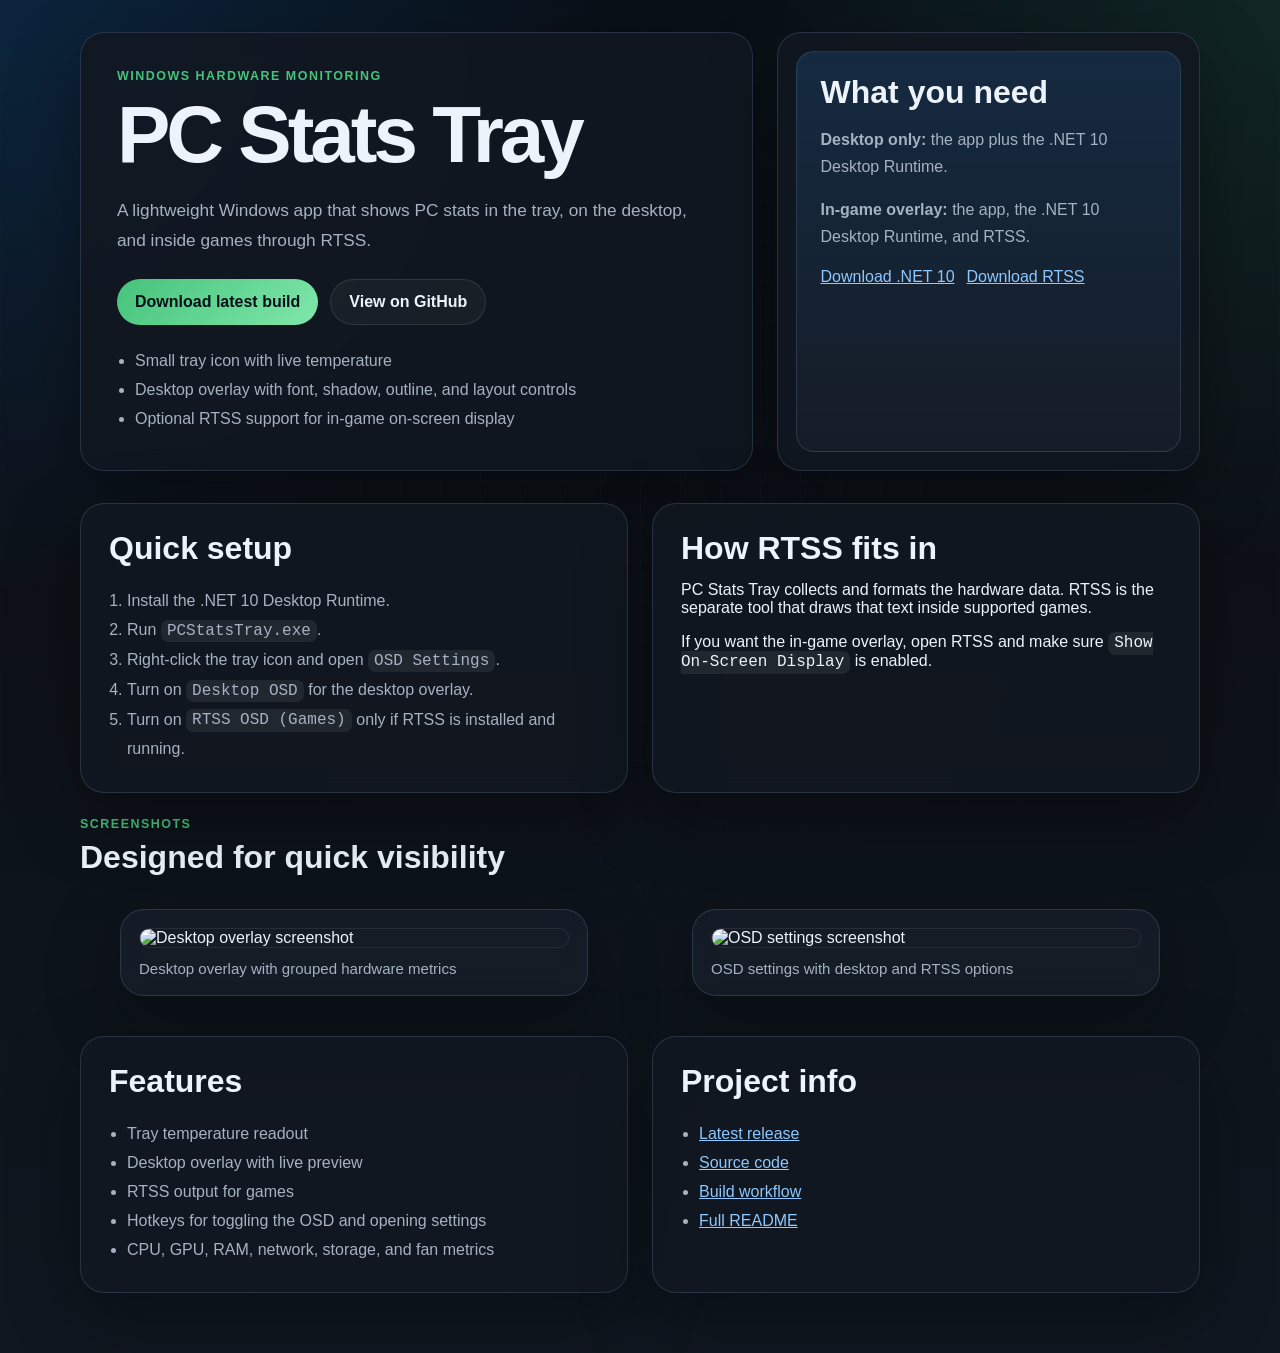
==== site/index.html @ 00120bf5 "Add GitHub Pages landing site" ====
<!doctype html>
<html lang="en">
<head>
  <meta charset="utf-8">
  <meta name="viewport" content="width=device-width, initial-scale=1">
  <title>PC Stats Tray</title>
  <meta name="description" content="A lightweight Windows tray and overlay monitor for temps, usage, and in-game RTSS stats.">
  <link rel="stylesheet" href="styles.css">
</head>
<body>
  <div class="page-shell">
    <header class="hero">
      <div class="hero-copy">
        <p class="eyebrow">Windows hardware monitoring</p>
        <h1>PC Stats Tray</h1>
        <p class="lead">
          A lightweight Windows app that shows PC stats in the tray, on the desktop,
          and inside games through RTSS.
        </p>
        <div class="hero-actions">
          <a class="button button-primary" href="https://github.com/Avaxerrr/pc-stats-tray/releases/latest">Download latest build</a>
          <a class="button button-secondary" href="https://github.com/Avaxerrr/pc-stats-tray">View on GitHub</a>
        </div>
        <ul class="quick-points">
          <li>Small tray icon with live temperature</li>
          <li>Desktop overlay with font, shadow, outline, and layout controls</li>
          <li>Optional RTSS support for in-game on-screen display</li>
        </ul>
      </div>
      <div class="hero-panel">
        <div class="mini-card">
          <h2>What you need</h2>
          <p><strong>Desktop only:</strong> the app plus the .NET 10 Desktop Runtime.</p>
          <p><strong>In-game overlay:</strong> the app, the .NET 10 Desktop Runtime, and RTSS.</p>
          <div class="mini-links">
            <a href="https://dotnet.microsoft.com/en-us/download/dotnet/10.0">Download .NET 10</a>
            <a href="https://www.guru3d.com/download/rtss-rivatuner-statistics-server-download/">Download RTSS</a>
          </div>
        </div>
      </div>
    </header>

    <main>
      <section class="section grid-two">
        <article class="card">
          <h2>Quick setup</h2>
          <ol>
            <li>Install the .NET 10 Desktop Runtime.</li>
            <li>Run <code>PCStatsTray.exe</code>.</li>
            <li>Right-click the tray icon and open <code>OSD Settings</code>.</li>
            <li>Turn on <code>Desktop OSD</code> for the desktop overlay.</li>
            <li>Turn on <code>RTSS OSD (Games)</code> only if RTSS is installed and running.</li>
          </ol>
        </article>

        <article class="card">
          <h2>How RTSS fits in</h2>
          <p>
            PC Stats Tray collects and formats the hardware data.
            RTSS is the separate tool that draws that text inside supported games.
          </p>
          <p>
            If you want the in-game overlay, open RTSS and make sure
            <code>Show On-Screen Display</code> is enabled.
          </p>
        </article>
      </section>

      <section class="section screenshots">
        <div class="section-heading">
          <p class="eyebrow">Screenshots</p>
          <h2>Designed for quick visibility</h2>
        </div>

        <div class="shot-grid">
          <figure class="shot-card">
            <img src="assets/screenshots/overlay-screenshot.png" alt="Desktop overlay screenshot">
            <figcaption>Desktop overlay with grouped hardware metrics</figcaption>
          </figure>
          <figure class="shot-card">
            <img src="assets/screenshots/OSD-settings.png" alt="OSD settings screenshot">
            <figcaption>OSD settings with desktop and RTSS options</figcaption>
          </figure>
        </div>
      </section>

      <section class="section grid-two">
        <article class="card">
          <h2>Features</h2>
          <ul>
            <li>Tray temperature readout</li>
            <li>Desktop overlay with live preview</li>
            <li>RTSS output for games</li>
            <li>Hotkeys for toggling the OSD and opening settings</li>
            <li>CPU, GPU, RAM, network, storage, and fan metrics</li>
          </ul>
        </article>

        <article class="card">
          <h2>Project info</h2>
          <ul>
            <li><a href="https://github.com/Avaxerrr/pc-stats-tray/releases/latest">Latest release</a></li>
            <li><a href="https://github.com/Avaxerrr/pc-stats-tray">Source code</a></li>
            <li><a href="https://github.com/Avaxerrr/pc-stats-tray/actions/workflows/build-release.yml">Build workflow</a></li>
            <li><a href="https://github.com/Avaxerrr/pc-stats-tray/blob/master/README.md">Full README</a></li>
          </ul>
        </article>
      </section>
    </main>
  </div>
</body>
</html>
---- site/styles.css ----
:root {
  --bg: #0d1117;
  --bg-elevated: rgba(18, 24, 33, 0.86);
  --bg-card: rgba(22, 29, 40, 0.9);
  --line: rgba(116, 144, 180, 0.24);
  --text: #edf3fa;
  --text-dim: #a6b2c2;
  --accent: #46c37b;
  --accent-strong: #1992ff;
  --shadow: 0 24px 70px rgba(0, 0, 0, 0.34);
}

* {
  box-sizing: border-box;
}

html {
  scroll-behavior: smooth;
}

body {
  margin: 0;
  color: var(--text);
  background:
    radial-gradient(circle at top left, rgba(25, 146, 255, 0.16), transparent 32%),
    radial-gradient(circle at top right, rgba(70, 195, 123, 0.12), transparent 30%),
    linear-gradient(180deg, #091018 0%, #0d1117 42%, #0f1720 100%);
  font-family: "Segoe UI Variable", "Bahnschrift", "Segoe UI", sans-serif;
}

body::before {
  content: "";
  position: fixed;
  inset: 0;
  pointer-events: none;
  background-image:
    linear-gradient(rgba(255, 255, 255, 0.02) 1px, transparent 1px),
    linear-gradient(90deg, rgba(255, 255, 255, 0.02) 1px, transparent 1px);
  background-size: 40px 40px;
  mask-image: radial-gradient(circle at center, black, transparent 82%);
}

.page-shell {
  width: min(1120px, calc(100% - 32px));
  margin: 0 auto;
  padding: 32px 0 64px;
}

.hero {
  display: grid;
  grid-template-columns: 1.35fr 0.85fr;
  gap: 24px;
  align-items: stretch;
  margin-bottom: 32px;
}

.hero-copy,
.hero-panel,
.card,
.shot-card {
  border: 1px solid var(--line);
  border-radius: 24px;
  background: var(--bg-elevated);
  backdrop-filter: blur(12px);
  box-shadow: var(--shadow);
}

.hero-copy {
  padding: 36px;
}

.hero-panel {
  padding: 18px;
  display: flex;
}

.mini-card {
  border-radius: 18px;
  width: 100%;
  padding: 24px;
  background:
    linear-gradient(180deg, rgba(25, 146, 255, 0.12), rgba(22, 29, 40, 0.86)),
    var(--bg-card);
  border: 1px solid rgba(116, 144, 180, 0.22);
}

.eyebrow {
  margin: 0 0 10px;
  color: var(--accent);
  text-transform: uppercase;
  letter-spacing: 0.12em;
  font-size: 0.78rem;
  font-weight: 700;
}

h1,
h2 {
  margin: 0;
  line-height: 1.05;
}

h1 {
  font-size: clamp(2.8rem, 7vw, 5rem);
  letter-spacing: -0.05em;
}

h2 {
  font-size: clamp(1.5rem, 3vw, 2rem);
  margin-bottom: 14px;
}

.lead {
  margin: 18px 0 0;
  color: var(--text-dim);
  font-size: 1.08rem;
  line-height: 1.75;
  max-width: 40rem;
}

.hero-actions,
.mini-links {
  display: flex;
  flex-wrap: wrap;
  gap: 12px;
}

.hero-actions {
  margin-top: 24px;
}

.button {
  display: inline-flex;
  align-items: center;
  justify-content: center;
  min-height: 46px;
  padding: 0 18px;
  border-radius: 999px;
  text-decoration: none;
  font-weight: 700;
  transition: transform 160ms ease, background-color 160ms ease, border-color 160ms ease;
}

.button:hover {
  transform: translateY(-1px);
}

.button-primary {
  color: #061018;
  background: linear-gradient(135deg, #46c37b, #7fe7aa);
}

.button-secondary {
  color: var(--text);
  background: rgba(255, 255, 255, 0.04);
  border: 1px solid rgba(255, 255, 255, 0.1);
}

.quick-points,
.card ul,
.card ol {
  margin: 22px 0 0;
  padding-left: 18px;
  color: var(--text-dim);
  line-height: 1.8;
}

.mini-card p {
  color: var(--text-dim);
  line-height: 1.7;
}

.mini-links {
  margin-top: 18px;
}

.mini-links a,
.card a {
  color: #8dc8ff;
}

.section {
  margin-top: 24px;
}

.grid-two {
  display: grid;
  grid-template-columns: repeat(2, minmax(0, 1fr));
  gap: 24px;
}

.card {
  padding: 28px;
}

.section-heading {
  margin-bottom: 18px;
}

.shot-grid {
  display: grid;
  grid-template-columns: repeat(2, minmax(0, 1fr));
  gap: 24px;
}

.shot-card {
  padding: 18px;
  background: var(--bg-card);
}

.shot-card img {
  display: block;
  width: 100%;
  border-radius: 18px;
  border: 1px solid rgba(255, 255, 255, 0.08);
}

.shot-card figcaption {
  margin-top: 12px;
  color: var(--text-dim);
  font-size: 0.94rem;
}

code {
  padding: 0.14rem 0.38rem;
  border-radius: 0.45rem;
  background: rgba(255, 255, 255, 0.07);
  font-family: "Consolas", "Cascadia Mono", monospace;
}

@media (max-width: 900px) {
  .hero,
  .grid-two,
  .shot-grid {
    grid-template-columns: 1fr;
  }

  .hero-copy {
    padding: 28px;
  }
}

@media (max-width: 600px) {
  .page-shell {
    width: min(100% - 20px, 1120px);
    padding-top: 20px;
  }

  .hero-copy,
  .hero-panel,
  .card,
  .shot-card {
    border-radius: 20px;
  }

  .card,
  .mini-card,
  .shot-card {
    padding: 20px;
  }
}
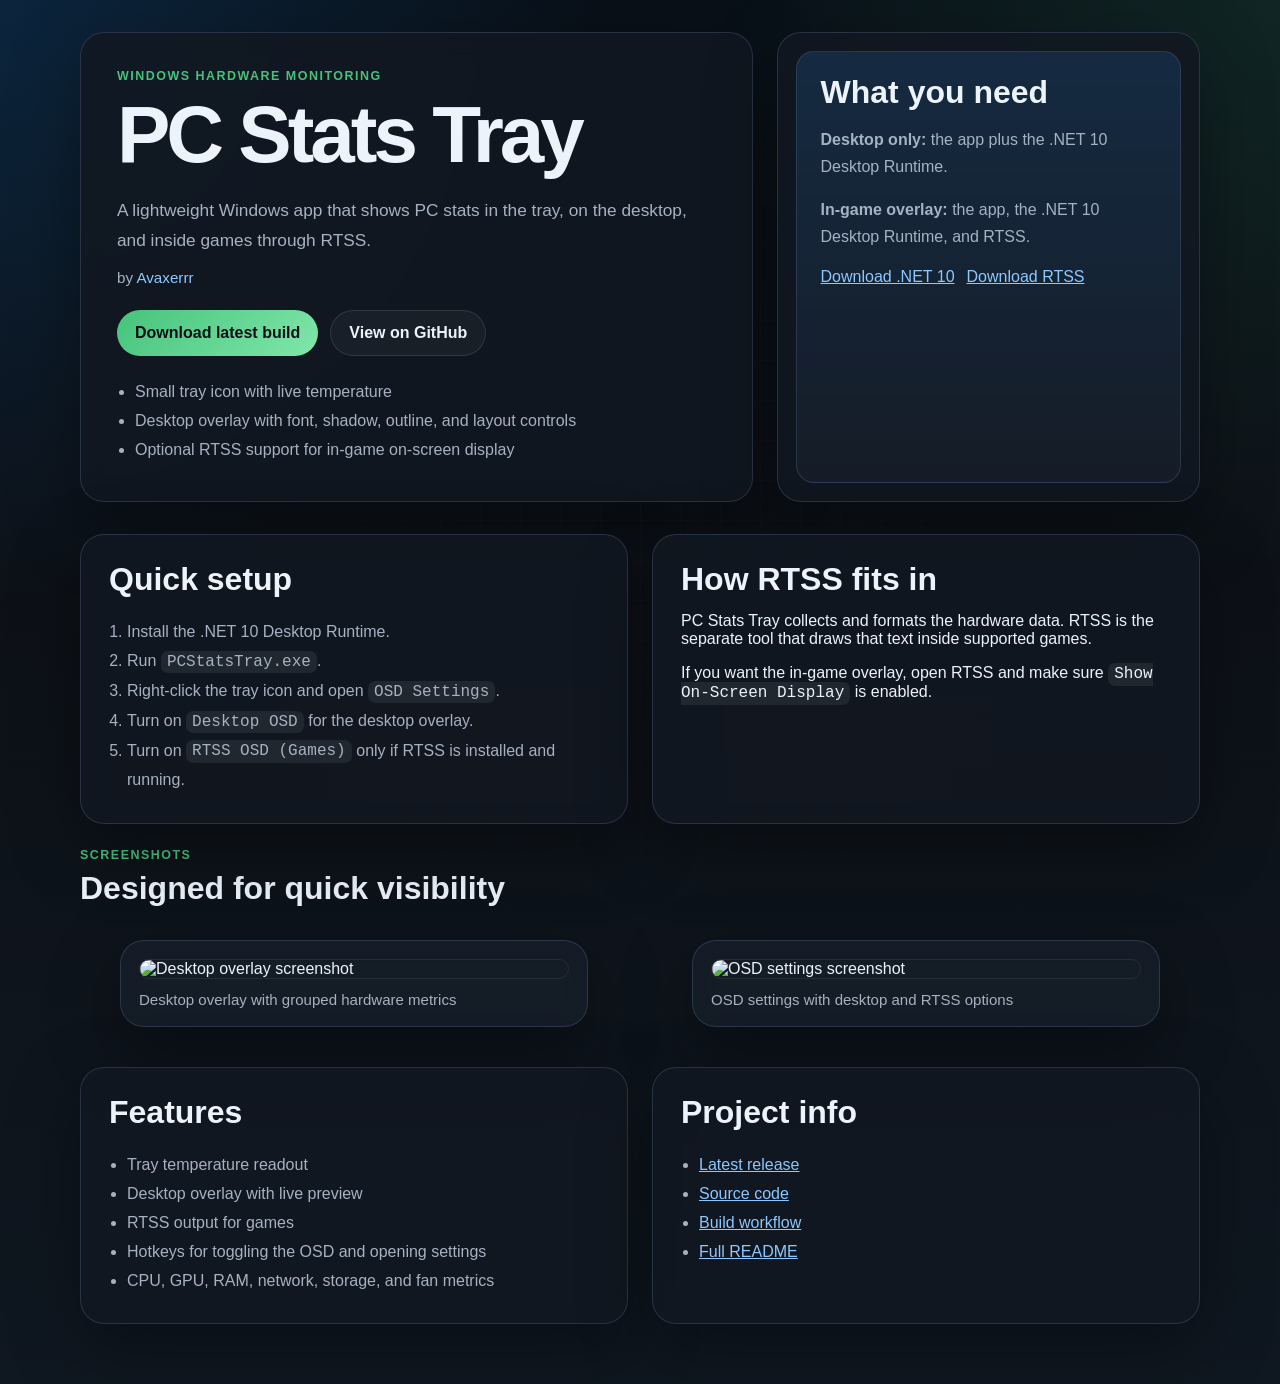
==== commit 8969b2ea: "Add author credit to landing page" ====
--- a/site/index.html
+++ b/site/index.html
@@ -17,6 +17,7 @@
           A lightweight Windows app that shows PC stats in the tray, on the desktop,
           and inside games through RTSS.
         </p>
+        <p class="byline">by <a href="https://github.com/Avaxerrr">Avaxerrr</a></p>
         <div class="hero-actions">
           <a class="button button-primary" href="https://github.com/Avaxerrr/pc-stats-tray/releases/latest">Download latest build</a>
           <a class="button button-secondary" href="https://github.com/Avaxerrr/pc-stats-tray">View on GitHub</a>
--- a/site/styles.css
+++ b/site/styles.css
@@ -117,6 +117,21 @@
   max-width: 40rem;
 }
 
+.byline {
+  margin: 14px 0 0;
+  color: var(--text-dim);
+  font-size: 0.95rem;
+}
+
+.byline a {
+  color: #8dc8ff;
+  text-decoration: none;
+}
+
+.byline a:hover {
+  text-decoration: underline;
+}
+
 .hero-actions,
 .mini-links {
   display: flex;
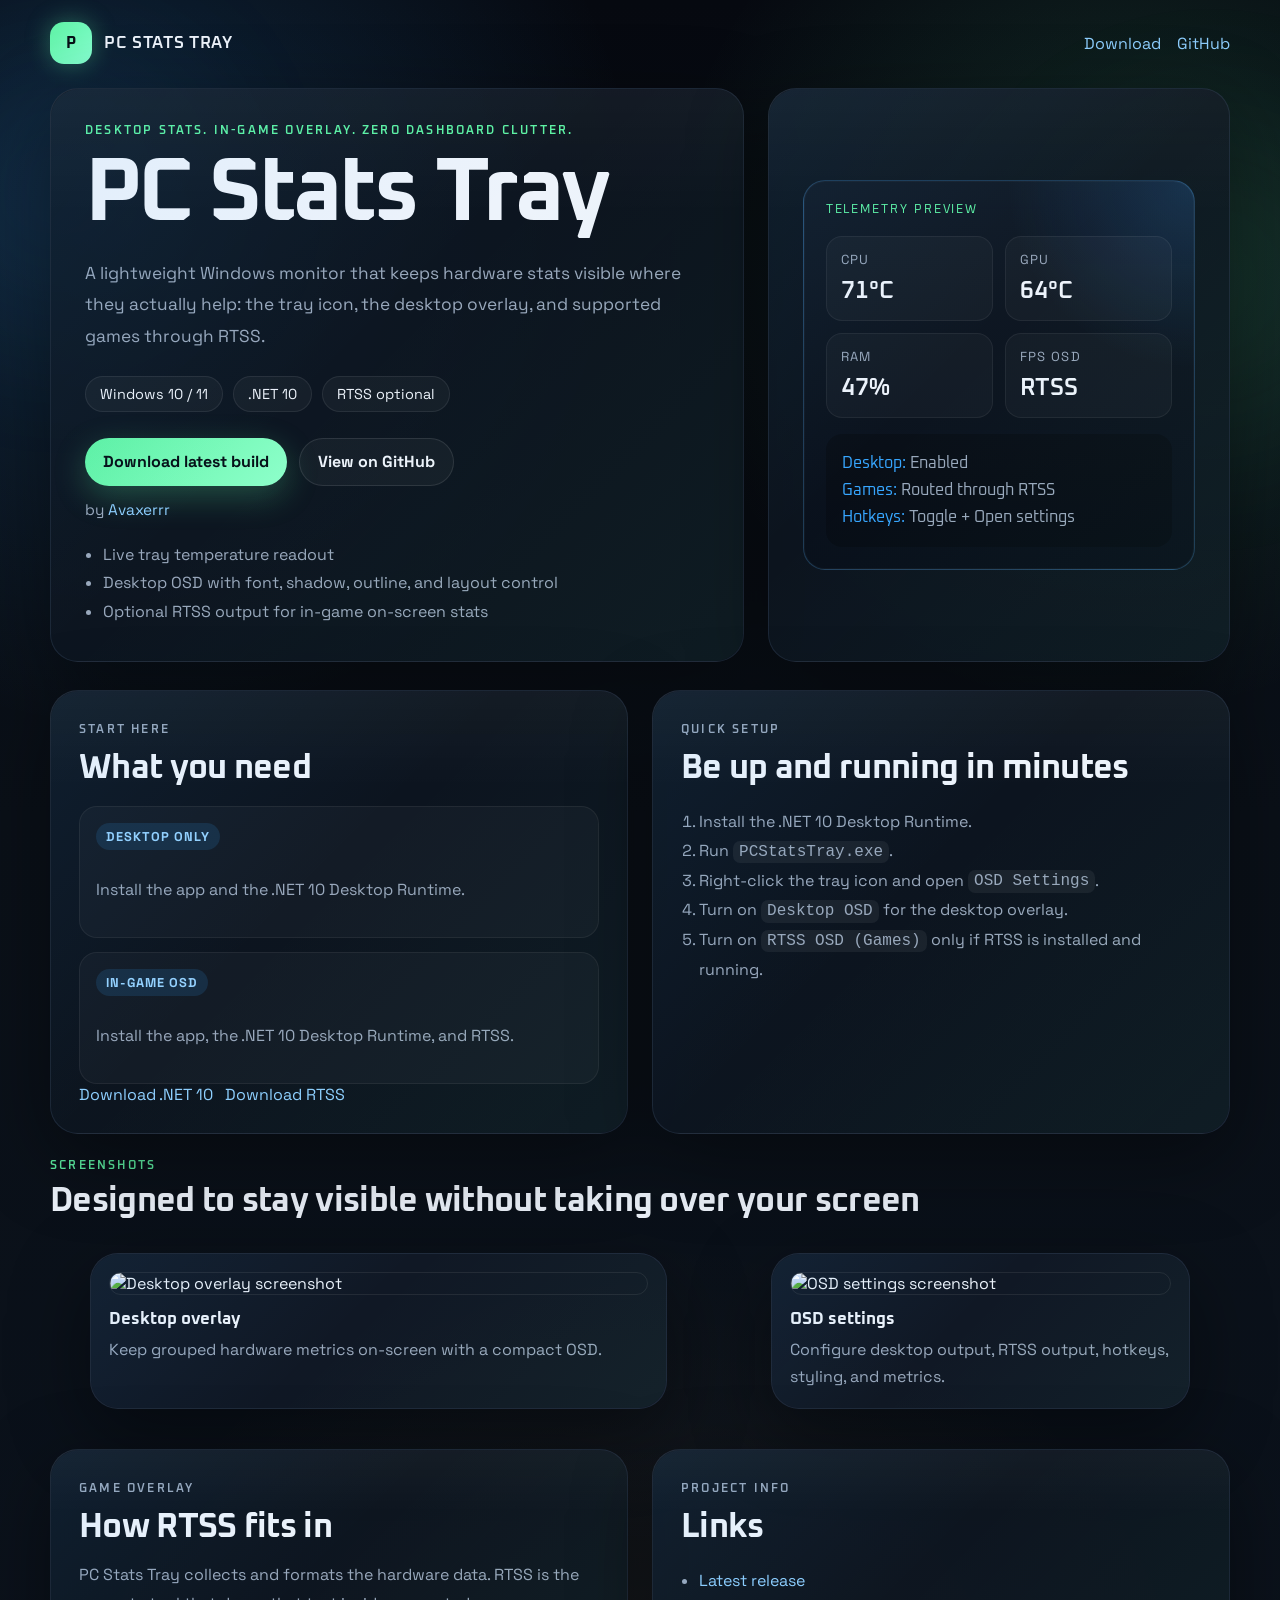
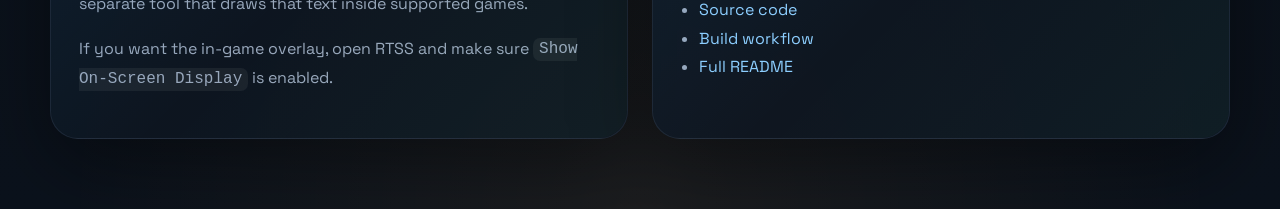
==== commit 1b689619: "Refresh landing page design" ====
--- a/site/index.html
+++ b/site/index.html
@@ -5,47 +5,112 @@
   <meta name="viewport" content="width=device-width, initial-scale=1">
   <title>PC Stats Tray</title>
   <meta name="description" content="A lightweight Windows tray and overlay monitor for temps, usage, and in-game RTSS stats.">
+  <link rel="preconnect" href="https://fonts.googleapis.com">
+  <link rel="preconnect" href="https://fonts.gstatic.com" crossorigin>
+  <link href="https://fonts.googleapis.com/css2?family=Oxanium:wght@400;500;600;700&family=Space+Grotesk:wght@400;500;700&display=swap" rel="stylesheet">
   <link rel="stylesheet" href="styles.css">
 </head>
 <body>
+  <div class="ambient ambient-one"></div>
+  <div class="ambient ambient-two"></div>
+  <div class="scanlines"></div>
+
   <div class="page-shell">
+    <header class="topbar">
+      <a class="brand" href="https://github.com/Avaxerrr/pc-stats-tray">
+        <span class="brand-mark">P</span>
+        <span class="brand-text">PC Stats Tray</span>
+      </a>
+      <nav class="top-links">
+        <a href="https://github.com/Avaxerrr/pc-stats-tray/releases/latest">Download</a>
+        <a href="https://github.com/Avaxerrr/pc-stats-tray">GitHub</a>
+      </nav>
+    </header>
+
     <header class="hero">
-      <div class="hero-copy">
-        <p class="eyebrow">Windows hardware monitoring</p>
+      <div class="hero-copy panel">
+        <p class="eyebrow">Desktop stats. In-game overlay. Zero dashboard clutter.</p>
         <h1>PC Stats Tray</h1>
         <p class="lead">
-          A lightweight Windows app that shows PC stats in the tray, on the desktop,
-          and inside games through RTSS.
+          A lightweight Windows monitor that keeps hardware stats visible where they actually help:
+          the tray icon, the desktop overlay, and supported games through RTSS.
         </p>
-        <p class="byline">by <a href="https://github.com/Avaxerrr">Avaxerrr</a></p>
+
+        <div class="status-strip">
+          <span class="status-pill">Windows 10 / 11</span>
+          <span class="status-pill">.NET 10</span>
+          <span class="status-pill">RTSS optional</span>
+        </div>
+
         <div class="hero-actions">
           <a class="button button-primary" href="https://github.com/Avaxerrr/pc-stats-tray/releases/latest">Download latest build</a>
           <a class="button button-secondary" href="https://github.com/Avaxerrr/pc-stats-tray">View on GitHub</a>
         </div>
+
+        <p class="byline">by <a href="https://github.com/Avaxerrr">Avaxerrr</a></p>
+
         <ul class="quick-points">
-          <li>Small tray icon with live temperature</li>
-          <li>Desktop overlay with font, shadow, outline, and layout controls</li>
-          <li>Optional RTSS support for in-game on-screen display</li>
+          <li>Live tray temperature readout</li>
+          <li>Desktop OSD with font, shadow, outline, and layout control</li>
+          <li>Optional RTSS output for in-game on-screen stats</li>
         </ul>
       </div>
-      <div class="hero-panel">
-        <div class="mini-card">
-          <h2>What you need</h2>
-          <p><strong>Desktop only:</strong> the app plus the .NET 10 Desktop Runtime.</p>
-          <p><strong>In-game overlay:</strong> the app, the .NET 10 Desktop Runtime, and RTSS.</p>
-          <div class="mini-links">
-            <a href="https://dotnet.microsoft.com/en-us/download/dotnet/10.0">Download .NET 10</a>
-            <a href="https://www.guru3d.com/download/rtss-rivatuner-statistics-server-download/">Download RTSS</a>
+
+      <div class="hero-hud panel">
+        <div class="hud-screen">
+          <div class="hud-label">Telemetry preview</div>
+          <div class="hud-grid">
+            <div class="hud-metric">
+              <span class="hud-key">CPU</span>
+              <strong>71&deg;C</strong>
+            </div>
+            <div class="hud-metric">
+              <span class="hud-key">GPU</span>
+              <strong>64&deg;C</strong>
+            </div>
+            <div class="hud-metric">
+              <span class="hud-key">RAM</span>
+              <strong>47%</strong>
+            </div>
+            <div class="hud-metric">
+              <span class="hud-key">FPS OSD</span>
+              <strong>RTSS</strong>
+            </div>
+          </div>
+          <div class="hud-console">
+            <div><span class="console-key">Desktop:</span> Enabled</div>
+            <div><span class="console-key">Games:</span> Routed through RTSS</div>
+            <div><span class="console-key">Hotkeys:</span> Toggle + Open settings</div>
           </div>
         </div>
       </div>
     </header>
 
     <main>
-      <section class="section grid-two">
-        <article class="card">
-          <h2>Quick setup</h2>
-          <ol>
+      <section class="section intro-grid">
+        <article class="card feature-card">
+          <p class="eyebrow">Start here</p>
+          <h2>What you need</h2>
+          <div class="requirement-list">
+            <div class="requirement-item">
+              <span class="req-tag">Desktop only</span>
+              <p>Install the app and the .NET 10 Desktop Runtime.</p>
+            </div>
+            <div class="requirement-item">
+              <span class="req-tag">In-game OSD</span>
+              <p>Install the app, the .NET 10 Desktop Runtime, and RTSS.</p>
+            </div>
+          </div>
+          <div class="mini-links">
+            <a href="https://dotnet.microsoft.com/en-us/download/dotnet/10.0">Download .NET 10</a>
+            <a href="https://www.guru3d.com/download/rtss-rivatuner-statistics-server-download/">Download RTSS</a>
+          </div>
+        </article>
+
+        <article class="card steps-card">
+          <p class="eyebrow">Quick setup</p>
+          <h2>Be up and running in minutes</h2>
+          <ol class="step-list">
             <li>Install the .NET 10 Desktop Runtime.</li>
             <li>Run <code>PCStatsTray.exe</code>.</li>
             <li>Right-click the tray icon and open <code>OSD Settings</code>.</li>
@@ -53,8 +118,36 @@
             <li>Turn on <code>RTSS OSD (Games)</code> only if RTSS is installed and running.</li>
           </ol>
         </article>
+      </section>
 
+      <section class="section showcase">
+        <div class="section-heading">
+          <p class="eyebrow">Screenshots</p>
+          <h2>Designed to stay visible without taking over your screen</h2>
+        </div>
+
+        <div class="showcase-grid">
+          <figure class="showcase-shot primary-shot">
+            <img src="assets/screenshots/overlay-screenshot.png" alt="Desktop overlay screenshot">
+            <figcaption>
+              <strong>Desktop overlay</strong>
+              <span>Keep grouped hardware metrics on-screen with a compact OSD.</span>
+            </figcaption>
+          </figure>
+
+          <figure class="showcase-shot secondary-shot">
+            <img src="assets/screenshots/OSD-settings.png" alt="OSD settings screenshot">
+            <figcaption>
+              <strong>OSD settings</strong>
+              <span>Configure desktop output, RTSS output, hotkeys, styling, and metrics.</span>
+            </figcaption>
+          </figure>
+        </div>
+      </section>
+
+      <section class="section utility-grid">
         <article class="card">
+          <p class="eyebrow">Game overlay</p>
           <h2>How RTSS fits in</h2>
           <p>
             PC Stats Tray collects and formats the hardware data.
@@ -65,41 +158,11 @@
             <code>Show On-Screen Display</code> is enabled.
           </p>
         </article>
-      </section>
-
-      <section class="section screenshots">
-        <div class="section-heading">
-          <p class="eyebrow">Screenshots</p>
-          <h2>Designed for quick visibility</h2>
-        </div>
-
-        <div class="shot-grid">
-          <figure class="shot-card">
-            <img src="assets/screenshots/overlay-screenshot.png" alt="Desktop overlay screenshot">
-            <figcaption>Desktop overlay with grouped hardware metrics</figcaption>
-          </figure>
-          <figure class="shot-card">
-            <img src="assets/screenshots/OSD-settings.png" alt="OSD settings screenshot">
-            <figcaption>OSD settings with desktop and RTSS options</figcaption>
-          </figure>
-        </div>
-      </section>
-
-      <section class="section grid-two">
-        <article class="card">
-          <h2>Features</h2>
-          <ul>
-            <li>Tray temperature readout</li>
-            <li>Desktop overlay with live preview</li>
-            <li>RTSS output for games</li>
-            <li>Hotkeys for toggling the OSD and opening settings</li>
-            <li>CPU, GPU, RAM, network, storage, and fan metrics</li>
-          </ul>
-        </article>
 
         <article class="card">
-          <h2>Project info</h2>
-          <ul>
+          <p class="eyebrow">Project info</p>
+          <h2>Links</h2>
+          <ul class="link-list">
             <li><a href="https://github.com/Avaxerrr/pc-stats-tray/releases/latest">Latest release</a></li>
             <li><a href="https://github.com/Avaxerrr/pc-stats-tray">Source code</a></li>
             <li><a href="https://github.com/Avaxerrr/pc-stats-tray/actions/workflows/build-release.yml">Build workflow</a></li>
--- a/site/styles.css
+++ b/site/styles.css
@@ -1,13 +1,16 @@
 :root {
-  --bg: #0d1117;
-  --bg-elevated: rgba(18, 24, 33, 0.86);
-  --bg-card: rgba(22, 29, 40, 0.9);
-  --line: rgba(116, 144, 180, 0.24);
-  --text: #edf3fa;
-  --text-dim: #a6b2c2;
-  --accent: #46c37b;
-  --accent-strong: #1992ff;
-  --shadow: 0 24px 70px rgba(0, 0, 0, 0.34);
+  --bg: #070b11;
+  --bg-strong: rgba(10, 17, 28, 0.9);
+  --bg-panel: rgba(14, 22, 34, 0.82);
+  --bg-card: rgba(18, 27, 40, 0.84);
+  --line: rgba(101, 129, 168, 0.18);
+  --line-strong: rgba(88, 180, 255, 0.26);
+  --text: #edf3fb;
+  --text-dim: #99a8bc;
+  --green: #5ef2a4;
+  --blue: #37a6ff;
+  --orange: #ffb14a;
+  --shadow: 0 24px 80px rgba(0, 0, 0, 0.42);
 }
 
 * {
@@ -20,116 +23,206 @@
 
 body {
   margin: 0;
+  min-height: 100vh;
   color: var(--text);
   background:
-    radial-gradient(circle at top left, rgba(25, 146, 255, 0.16), transparent 32%),
-    radial-gradient(circle at top right, rgba(70, 195, 123, 0.12), transparent 30%),
-    linear-gradient(180deg, #091018 0%, #0d1117 42%, #0f1720 100%);
-  font-family: "Segoe UI Variable", "Bahnschrift", "Segoe UI", sans-serif;
-}
-
-body::before {
-  content: "";
+    radial-gradient(circle at 10% 12%, rgba(55, 166, 255, 0.18), transparent 26%),
+    radial-gradient(circle at 88% 14%, rgba(94, 242, 164, 0.14), transparent 24%),
+    radial-gradient(circle at 50% 100%, rgba(255, 177, 74, 0.07), transparent 30%),
+    linear-gradient(180deg, #060910 0%, #0a1018 45%, #0b121c 100%);
+  font-family: "Space Grotesk", "Segoe UI", sans-serif;
+  overflow-x: hidden;
+}
+
+.ambient {
+  position: fixed;
+  inset: auto;
+  border-radius: 999px;
+  filter: blur(80px);
+  opacity: 0.5;
+  pointer-events: none;
+}
+
+.ambient-one {
+  top: 50px;
+  left: -80px;
+  width: 280px;
+  height: 280px;
+  background: rgba(55, 166, 255, 0.18);
+}
+
+.ambient-two {
+  top: 120px;
+  right: -90px;
+  width: 320px;
+  height: 320px;
+  background: rgba(94, 242, 164, 0.12);
+}
+
+.scanlines {
   position: fixed;
   inset: 0;
   pointer-events: none;
-  background-image:
-    linear-gradient(rgba(255, 255, 255, 0.02) 1px, transparent 1px),
-    linear-gradient(90deg, rgba(255, 255, 255, 0.02) 1px, transparent 1px);
-  background-size: 40px 40px;
-  mask-image: radial-gradient(circle at center, black, transparent 82%);
+  opacity: 0.18;
+  background-image: linear-gradient(rgba(255, 255, 255, 0.03) 1px, transparent 1px);
+  background-size: 100% 5px;
+  mask-image: linear-gradient(180deg, transparent, black 12%, black 88%, transparent);
 }
 
 .page-shell {
-  width: min(1120px, calc(100% - 32px));
+  position: relative;
+  width: min(1180px, calc(100% - 32px));
   margin: 0 auto;
-  padding: 32px 0 64px;
+  padding: 22px 0 72px;
+}
+
+.topbar {
+  display: flex;
+  align-items: center;
+  justify-content: space-between;
+  gap: 16px;
+  margin-bottom: 24px;
+}
+
+.brand {
+  display: inline-flex;
+  align-items: center;
+  gap: 12px;
+  color: var(--text);
+  text-decoration: none;
+}
+
+.brand-mark {
+  display: inline-grid;
+  place-items: center;
+  width: 42px;
+  height: 42px;
+  border-radius: 14px;
+  color: #071017;
+  font-family: "Oxanium", sans-serif;
+  font-weight: 700;
+  background: linear-gradient(135deg, var(--green), #86ffd1);
+  box-shadow: 0 0 24px rgba(94, 242, 164, 0.35);
+}
+
+.brand-text {
+  font-family: "Oxanium", sans-serif;
+  font-size: 1.05rem;
+  font-weight: 600;
+  letter-spacing: 0.04em;
+  text-transform: uppercase;
+}
+
+.top-links {
+  display: flex;
+  gap: 16px;
+}
+
+.top-links a,
+.link-list a,
+.byline a,
+.mini-links a {
+  color: #8ecfff;
+  text-decoration: none;
+}
+
+.top-links a:hover,
+.link-list a:hover,
+.byline a:hover,
+.mini-links a:hover {
+  text-decoration: underline;
+}
+
+.panel,
+.card,
+.showcase-shot {
+  position: relative;
+  overflow: hidden;
+  border-radius: 28px;
+  border: 1px solid var(--line);
+  background:
+    linear-gradient(180deg, rgba(255, 255, 255, 0.03), transparent 22%),
+    var(--bg-panel);
+  box-shadow: var(--shadow);
+}
+
+.panel::before,
+.card::before,
+.showcase-shot::before {
+  content: "";
+  position: absolute;
+  inset: 0;
+  border-radius: inherit;
+  pointer-events: none;
+  background: linear-gradient(135deg, rgba(55, 166, 255, 0.07), transparent 45%, rgba(94, 242, 164, 0.04));
 }
 
 .hero {
   display: grid;
-  grid-template-columns: 1.35fr 0.85fr;
+  grid-template-columns: 1.2fr 0.8fr;
   gap: 24px;
   align-items: stretch;
-  margin-bottom: 32px;
+  margin-bottom: 28px;
 }
 
 .hero-copy,
-.hero-panel,
-.card,
-.shot-card {
-  border: 1px solid var(--line);
-  border-radius: 24px;
-  background: var(--bg-elevated);
-  backdrop-filter: blur(12px);
-  box-shadow: var(--shadow);
-}
-
-.hero-copy {
-  padding: 36px;
-}
-
-.hero-panel {
-  padding: 18px;
-  display: flex;
-}
-
-.mini-card {
-  border-radius: 18px;
-  width: 100%;
-  padding: 24px;
-  background:
-    linear-gradient(180deg, rgba(25, 146, 255, 0.12), rgba(22, 29, 40, 0.86)),
-    var(--bg-card);
-  border: 1px solid rgba(116, 144, 180, 0.22);
+.hero-hud {
+  padding: 34px;
 }
 
 .eyebrow {
   margin: 0 0 10px;
-  color: var(--accent);
+  color: var(--green);
+  font-family: "Oxanium", sans-serif;
   text-transform: uppercase;
-  letter-spacing: 0.12em;
-  font-size: 0.78rem;
-  font-weight: 700;
+  letter-spacing: 0.18em;
+  font-size: 0.76rem;
+  font-weight: 600;
 }
 
 h1,
 h2 {
   margin: 0;
-  line-height: 1.05;
+  line-height: 1.02;
 }
 
 h1 {
-  font-size: clamp(2.8rem, 7vw, 5rem);
-  letter-spacing: -0.05em;
+  font-family: "Oxanium", sans-serif;
+  font-size: clamp(3rem, 7vw, 5.75rem);
+  letter-spacing: -0.04em;
 }
 
 h2 {
-  font-size: clamp(1.5rem, 3vw, 2rem);
-  margin-bottom: 14px;
+  font-family: "Oxanium", sans-serif;
+  font-size: clamp(1.5rem, 3vw, 2.15rem);
+  letter-spacing: -0.02em;
 }
 
 .lead {
+  max-width: 42rem;
   margin: 18px 0 0;
   color: var(--text-dim);
   font-size: 1.08rem;
-  line-height: 1.75;
-  max-width: 40rem;
-}
-
-.byline {
-  margin: 14px 0 0;
-  color: var(--text-dim);
-  font-size: 0.95rem;
-}
-
-.byline a {
-  color: #8dc8ff;
-  text-decoration: none;
-}
-
-.byline a:hover {
-  text-decoration: underline;
+  line-height: 1.8;
+}
+
+.status-strip {
+  display: flex;
+  flex-wrap: wrap;
+  gap: 10px;
+  margin-top: 24px;
+}
+
+.status-pill {
+  display: inline-flex;
+  align-items: center;
+  min-height: 36px;
+  padding: 0 14px;
+  border-radius: 999px;
+  border: 1px solid rgba(255, 255, 255, 0.08);
+  background: rgba(255, 255, 255, 0.04);
+  color: var(--text);
+  font-size: 0.9rem;
 }
 
 .hero-actions,
@@ -140,28 +233,29 @@
 }
 
 .hero-actions {
-  margin-top: 24px;
+  margin-top: 26px;
 }
 
 .button {
   display: inline-flex;
   align-items: center;
   justify-content: center;
-  min-height: 46px;
+  min-height: 48px;
   padding: 0 18px;
   border-radius: 999px;
   text-decoration: none;
   font-weight: 700;
-  transition: transform 160ms ease, background-color 160ms ease, border-color 160ms ease;
+  transition: transform 180ms ease, box-shadow 180ms ease, border-color 180ms ease;
 }
 
 .button:hover {
-  transform: translateY(-1px);
+  transform: translateY(-2px);
 }
 
 .button-primary {
   color: #061018;
-  background: linear-gradient(135deg, #46c37b, #7fe7aa);
+  background: linear-gradient(135deg, var(--green), #8effcb);
+  box-shadow: 0 10px 32px rgba(94, 242, 164, 0.26);
 }
 
 .button-secondary {
@@ -170,34 +264,94 @@
   border: 1px solid rgba(255, 255, 255, 0.1);
 }
 
+.byline {
+  margin: 14px 0 0;
+  color: var(--text-dim);
+  font-size: 0.96rem;
+}
+
 .quick-points,
-.card ul,
-.card ol {
+.link-list,
+.step-list {
   margin: 22px 0 0;
   padding-left: 18px;
   color: var(--text-dim);
   line-height: 1.8;
 }
 
-.mini-card p {
+.hero-hud {
+  display: flex;
+  align-items: center;
+}
+
+.hud-screen {
+  width: 100%;
+  padding: 22px;
+  border-radius: 22px;
+  background:
+    radial-gradient(circle at top right, rgba(55, 166, 255, 0.18), transparent 34%),
+    linear-gradient(180deg, rgba(18, 27, 40, 0.95), rgba(9, 16, 27, 0.92));
+  border: 1px solid var(--line-strong);
+  box-shadow: inset 0 0 0 1px rgba(255, 255, 255, 0.03);
+}
+
+.hud-label {
+  color: var(--green);
+  font-family: "Oxanium", sans-serif;
+  letter-spacing: 0.16em;
+  text-transform: uppercase;
+  font-size: 0.75rem;
+}
+
+.hud-grid {
+  display: grid;
+  grid-template-columns: repeat(2, minmax(0, 1fr));
+  gap: 12px;
+  margin-top: 18px;
+}
+
+.hud-metric {
+  padding: 14px;
+  border-radius: 16px;
+  background: rgba(255, 255, 255, 0.03);
+  border: 1px solid rgba(255, 255, 255, 0.06);
+}
+
+.hud-key {
+  display: block;
+  margin-bottom: 8px;
+  color: var(--text-dim);
+  font-size: 0.82rem;
+  text-transform: uppercase;
+  letter-spacing: 0.1em;
+}
+
+.hud-metric strong {
+  font-family: "Oxanium", sans-serif;
+  font-size: 1.5rem;
+  font-weight: 600;
+}
+
+.hud-console {
+  margin-top: 16px;
+  padding: 16px;
+  border-radius: 16px;
+  background: rgba(0, 0, 0, 0.22);
   color: var(--text-dim);
   line-height: 1.7;
-}
-
-.mini-links {
-  margin-top: 18px;
-}
-
-.mini-links a,
-.card a {
-  color: #8dc8ff;
+  font-family: "Oxanium", sans-serif;
+}
+
+.console-key {
+  color: var(--blue);
 }
 
 .section {
   margin-top: 24px;
 }
 
-.grid-two {
+.intro-grid,
+.utility-grid {
   display: grid;
   grid-template-columns: repeat(2, minmax(0, 1fr));
   gap: 24px;
@@ -207,69 +361,144 @@
   padding: 28px;
 }
 
+.requirement-list {
+  display: grid;
+  gap: 14px;
+  margin-top: 20px;
+}
+
+.requirement-item {
+  padding: 16px;
+  border-radius: 18px;
+  background: rgba(255, 255, 255, 0.03);
+  border: 1px solid rgba(255, 255, 255, 0.06);
+}
+
+.requirement-item p,
+.card p {
+  color: var(--text-dim);
+  line-height: 1.8;
+}
+
+.req-tag {
+  display: inline-flex;
+  margin-bottom: 10px;
+  padding: 5px 10px;
+  border-radius: 999px;
+  background: rgba(55, 166, 255, 0.14);
+  color: #95d2ff;
+  font-size: 0.8rem;
+  font-weight: 700;
+  text-transform: uppercase;
+  letter-spacing: 0.08em;
+}
+
 .section-heading {
   margin-bottom: 18px;
 }
 
-.shot-grid {
+.showcase-grid {
   display: grid;
-  grid-template-columns: repeat(2, minmax(0, 1fr));
+  grid-template-columns: 1.25fr 0.95fr;
   gap: 24px;
 }
 
-.shot-card {
+.showcase-shot {
   padding: 18px;
   background: var(--bg-card);
-}
-
-.shot-card img {
+  transform: translateZ(0);
+}
+
+.showcase-shot img {
   display: block;
   width: 100%;
   border-radius: 18px;
   border: 1px solid rgba(255, 255, 255, 0.08);
 }
 
-.shot-card figcaption {
-  margin-top: 12px;
-  color: var(--text-dim);
-  font-size: 0.94rem;
+.showcase-shot figcaption {
+  display: grid;
+  gap: 6px;
+  margin-top: 14px;
+}
+
+.showcase-shot strong {
+  font-family: "Oxanium", sans-serif;
+  font-size: 1.05rem;
+}
+
+.showcase-shot span {
+  color: var(--text-dim);
+  line-height: 1.7;
+}
+
+.primary-shot {
+  animation: float-panel 7s ease-in-out infinite;
+}
+
+.secondary-shot {
+  animation: float-panel 7s ease-in-out infinite reverse;
 }
 
 code {
   padding: 0.14rem 0.38rem;
   border-radius: 0.45rem;
-  background: rgba(255, 255, 255, 0.07);
+  background: rgba(255, 255, 255, 0.06);
   font-family: "Consolas", "Cascadia Mono", monospace;
 }
 
-@media (max-width: 900px) {
+@keyframes float-panel {
+  0%, 100% {
+    transform: translateY(0);
+  }
+  50% {
+    transform: translateY(-5px);
+  }
+}
+
+@media (max-width: 980px) {
   .hero,
-  .grid-two,
-  .shot-grid {
+  .intro-grid,
+  .utility-grid,
+  .showcase-grid {
     grid-template-columns: 1fr;
   }
 
-  .hero-copy {
+  .hero-copy,
+  .hero-hud {
     padding: 28px;
   }
 }
 
-@media (max-width: 600px) {
+@media (max-width: 640px) {
   .page-shell {
-    width: min(100% - 20px, 1120px);
-    padding-top: 20px;
-  }
-
+    width: min(100% - 20px, 1180px);
+    padding-top: 16px;
+  }
+
+  .topbar {
+    align-items: flex-start;
+    flex-direction: column;
+  }
+
+  .top-links {
+    flex-wrap: wrap;
+  }
+
+  .panel,
+  .card,
+  .showcase-shot {
+    border-radius: 22px;
+  }
+
+  .card,
   .hero-copy,
-  .hero-panel,
-  .card,
-  .shot-card {
-    border-radius: 20px;
-  }
-
-  .card,
-  .mini-card,
-  .shot-card {
+  .hero-hud,
+  .showcase-shot {
     padding: 20px;
   }
-}
+
+  .hud-grid {
+    grid-template-columns: 1fr;
+  }
+}
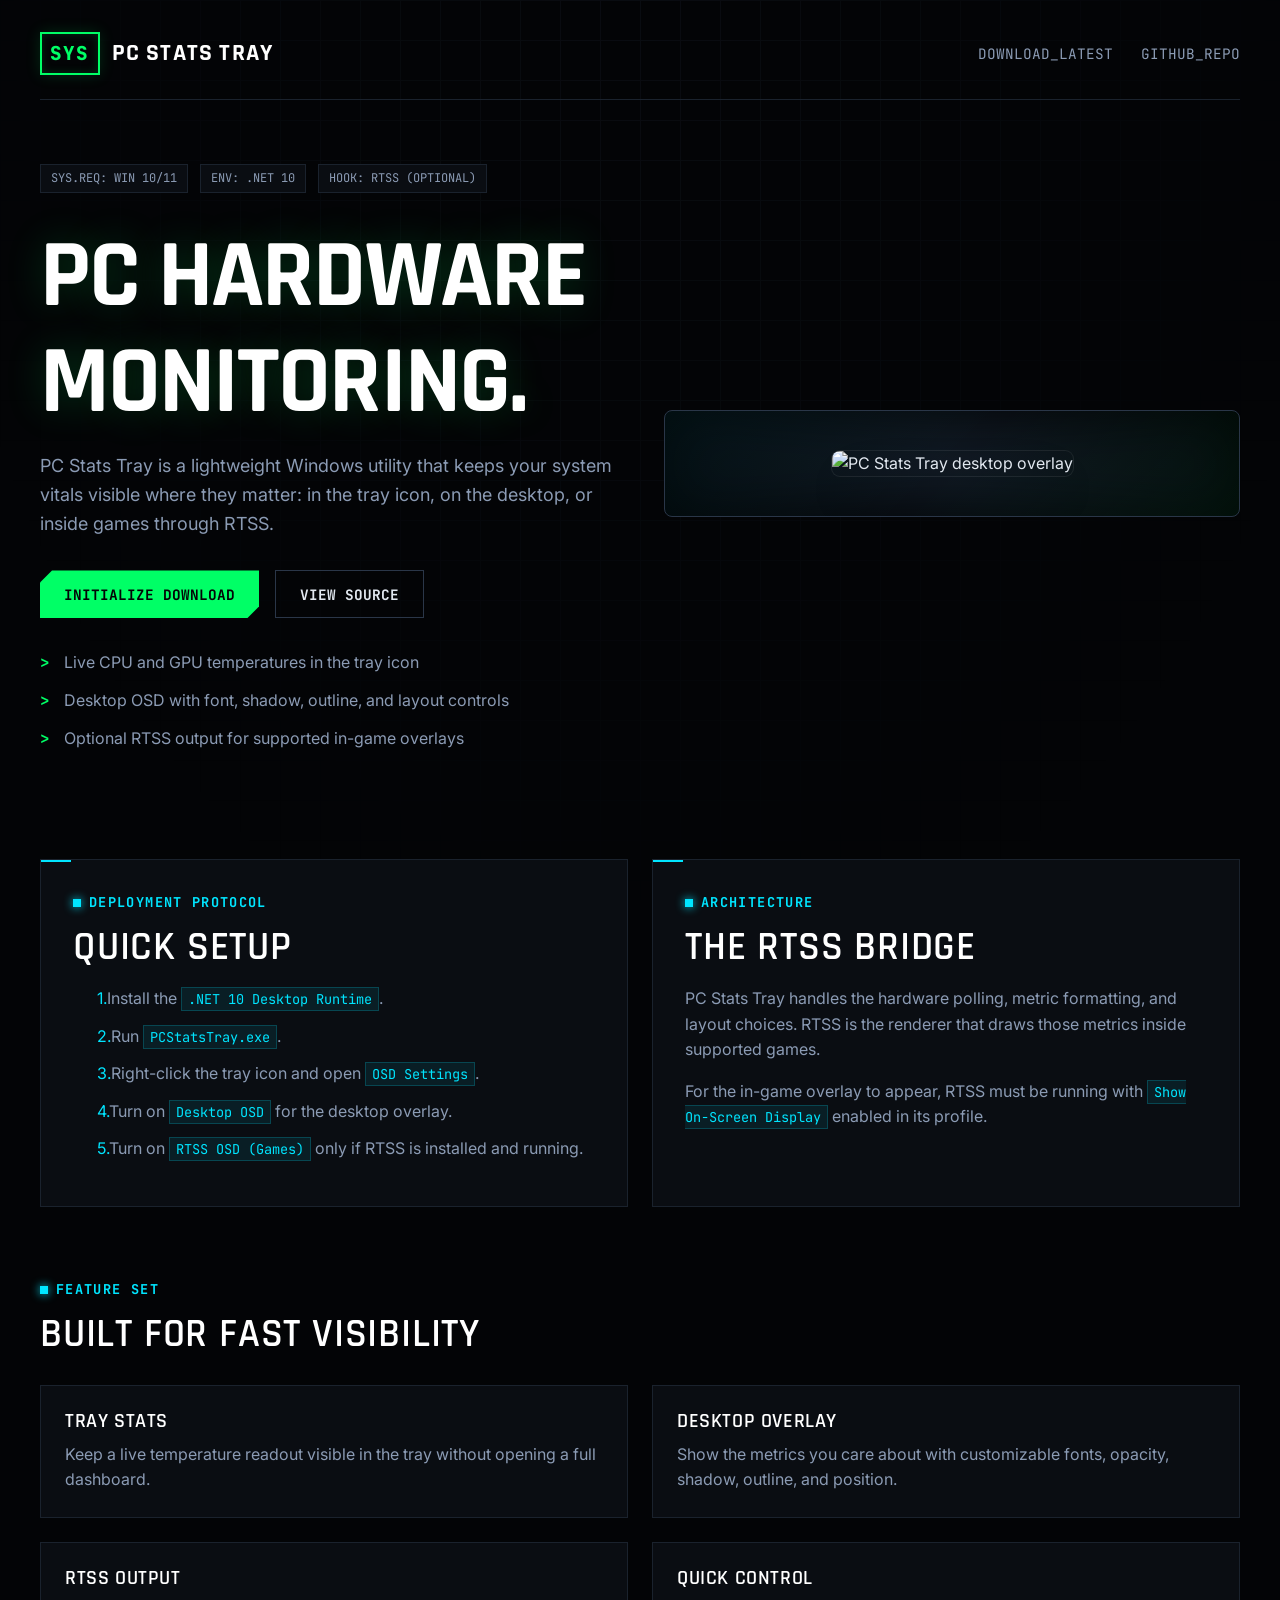
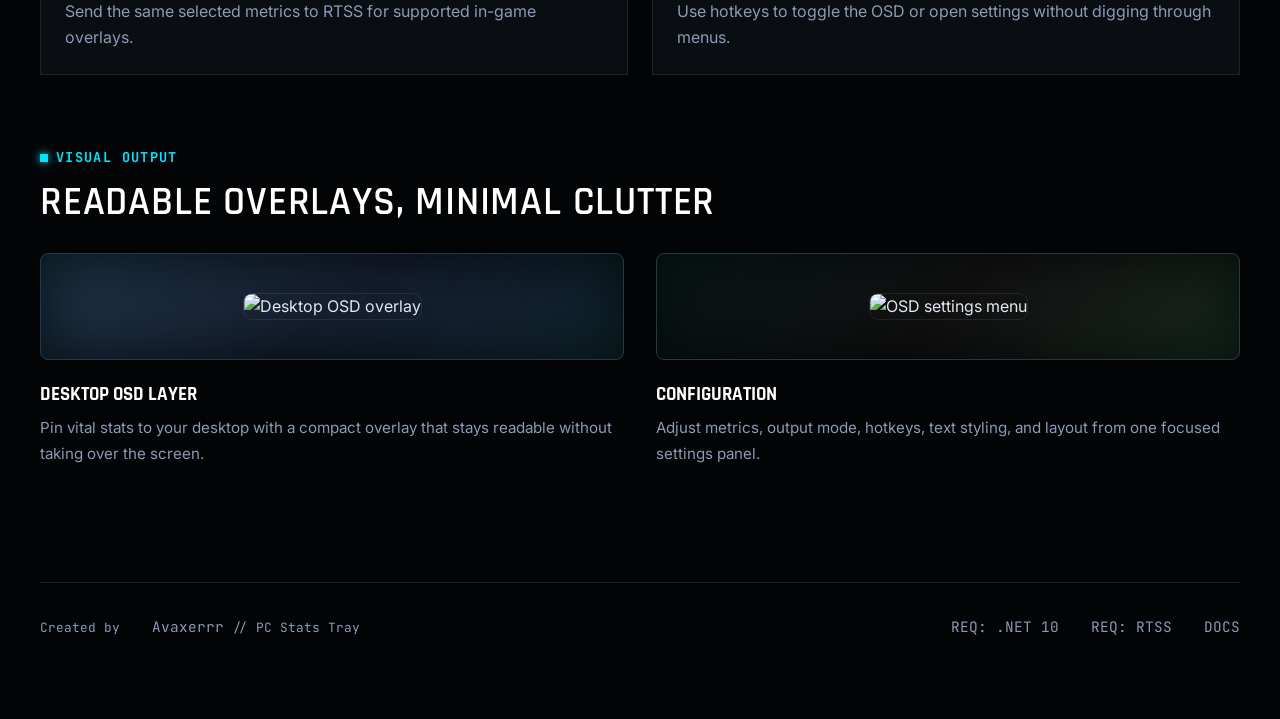
==== commit e747dd49: "Update landing page copy and layout" ====
--- a/site/index.html
+++ b/site/index.html
@@ -4,173 +4,148 @@
   <meta charset="utf-8">
   <meta name="viewport" content="width=device-width, initial-scale=1">
   <title>PC Stats Tray</title>
-  <meta name="description" content="A lightweight Windows tray and overlay monitor for temps, usage, and in-game RTSS stats.">
+  <meta name="description" content="A lightweight Windows app that shows PC hardware stats in the tray, on the desktop, and inside games through RTSS.">
   <link rel="preconnect" href="https://fonts.googleapis.com">
   <link rel="preconnect" href="https://fonts.gstatic.com" crossorigin>
-  <link href="https://fonts.googleapis.com/css2?family=Oxanium:wght@400;500;600;700&family=Space+Grotesk:wght@400;500;700&display=swap" rel="stylesheet">
+  <link href="https://fonts.googleapis.com/css2?family=Inter:wght@400;500;600&family=JetBrains+Mono:wght@400;700;800&family=Rajdhani:wght@500;600;700&display=swap" rel="stylesheet">
   <link rel="stylesheet" href="styles.css">
 </head>
 <body>
-  <div class="ambient ambient-one"></div>
-  <div class="ambient ambient-two"></div>
-  <div class="scanlines"></div>
-
-  <div class="page-shell">
+  <div class="container">
     <header class="topbar">
       <a class="brand" href="https://github.com/Avaxerrr/pc-stats-tray">
-        <span class="brand-mark">P</span>
-        <span class="brand-text">PC Stats Tray</span>
+        <span class="brand-icon">SYS</span>
+        <span>PC Stats Tray</span>
       </a>
       <nav class="top-links">
-        <a href="https://github.com/Avaxerrr/pc-stats-tray/releases/latest">Download</a>
-        <a href="https://github.com/Avaxerrr/pc-stats-tray">GitHub</a>
+        <a href="https://github.com/Avaxerrr/pc-stats-tray/releases/latest">DOWNLOAD_LATEST</a>
+        <a href="https://github.com/Avaxerrr/pc-stats-tray">GITHUB_REPO</a>
       </nav>
     </header>
 
-    <header class="hero">
-      <div class="hero-copy panel">
-        <p class="eyebrow">Desktop stats. In-game overlay. Zero dashboard clutter.</p>
-        <h1>PC Stats Tray</h1>
+    <section class="hero">
+      <div class="hero-copy">
+        <div class="meta-row">
+          <span class="pill">SYS.REQ: WIN 10/11</span>
+          <span class="pill">ENV: .NET 10</span>
+          <span class="pill">HOOK: RTSS (OPTIONAL)</span>
+        </div>
+
+        <h1>PC Hardware<br>Monitoring.</h1>
         <p class="lead">
-          A lightweight Windows monitor that keeps hardware stats visible where they actually help:
-          the tray icon, the desktop overlay, and supported games through RTSS.
+          PC Stats Tray is a lightweight Windows utility that keeps your system vitals visible where they matter:
+          in the tray icon, on the desktop, or inside games through RTSS.
         </p>
 
-        <div class="status-strip">
-          <span class="status-pill">Windows 10 / 11</span>
-          <span class="status-pill">.NET 10</span>
-          <span class="status-pill">RTSS optional</span>
+        <div class="actions">
+          <a class="btn btn-primary" href="https://github.com/Avaxerrr/pc-stats-tray/releases/latest">Initialize Download</a>
+          <a class="btn btn-secondary" href="https://github.com/Avaxerrr/pc-stats-tray">View Source</a>
         </div>
 
-        <div class="hero-actions">
-          <a class="button button-primary" href="https://github.com/Avaxerrr/pc-stats-tray/releases/latest">Download latest build</a>
-          <a class="button button-secondary" href="https://github.com/Avaxerrr/pc-stats-tray">View on GitHub</a>
-        </div>
-
-        <p class="byline">by <a href="https://github.com/Avaxerrr">Avaxerrr</a></p>
-
-        <ul class="quick-points">
-          <li>Live tray temperature readout</li>
-          <li>Desktop OSD with font, shadow, outline, and layout control</li>
-          <li>Optional RTSS output for in-game on-screen stats</li>
+        <ul class="tech-list">
+          <li>Live CPU and GPU temperatures in the tray icon</li>
+          <li>Desktop OSD with font, shadow, outline, and layout controls</li>
+          <li>Optional RTSS output for supported in-game overlays</li>
         </ul>
       </div>
 
-      <div class="hero-hud panel">
-        <div class="hud-screen">
-          <div class="hud-label">Telemetry preview</div>
-          <div class="hud-grid">
-            <div class="hud-metric">
-              <span class="hud-key">CPU</span>
-              <strong>71&deg;C</strong>
-            </div>
-            <div class="hud-metric">
-              <span class="hud-key">GPU</span>
-              <strong>64&deg;C</strong>
-            </div>
-            <div class="hud-metric">
-              <span class="hud-key">RAM</span>
-              <strong>47%</strong>
-            </div>
-            <div class="hud-metric">
-              <span class="hud-key">FPS OSD</span>
-              <strong>RTSS</strong>
-            </div>
+      <div class="screenshot-wrapper hero-wrapper">
+        <img src="assets/screenshots/overlay-screenshot.png" alt="PC Stats Tray desktop overlay">
+      </div>
+    </section>
+
+    <section class="grid-2">
+      <div class="panel">
+        <p class="eyebrow">Deployment Protocol</p>
+        <h2>Quick Setup</h2>
+        <ol class="tech-list">
+          <li>Install the <code>.NET 10 Desktop Runtime</code>.</li>
+          <li>Run <code>PCStatsTray.exe</code>.</li>
+          <li>Right-click the tray icon and open <code>OSD Settings</code>.</li>
+          <li>Turn on <code>Desktop OSD</code> for the desktop overlay.</li>
+          <li>Turn on <code>RTSS OSD (Games)</code> only if RTSS is installed and running.</li>
+        </ol>
+      </div>
+
+      <div class="panel">
+        <p class="eyebrow">Architecture</p>
+        <h2>The RTSS Bridge</h2>
+        <p class="panel-copy">
+          PC Stats Tray handles the hardware polling, metric formatting, and layout choices. RTSS is the renderer that
+          draws those metrics inside supported games.
+        </p>
+        <p class="panel-copy">
+          For the in-game overlay to appear, RTSS must be running with
+          <code>Show On-Screen Display</code> enabled in its profile.
+        </p>
+      </div>
+    </section>
+
+    <section class="features">
+      <div class="section-head">
+        <p class="eyebrow">Feature Set</p>
+        <h2>Built for fast visibility</h2>
+      </div>
+
+      <div class="feature-grid">
+        <div class="feature-card">
+          <h3>Tray Stats</h3>
+          <p>Keep a live temperature readout visible in the tray without opening a full dashboard.</p>
+        </div>
+        <div class="feature-card">
+          <h3>Desktop Overlay</h3>
+          <p>Show the metrics you care about with customizable fonts, opacity, shadow, outline, and position.</p>
+        </div>
+        <div class="feature-card">
+          <h3>RTSS Output</h3>
+          <p>Send the same selected metrics to RTSS for supported in-game overlays.</p>
+        </div>
+        <div class="feature-card">
+          <h3>Quick Control</h3>
+          <p>Use hotkeys to toggle the OSD or open settings without digging through menus.</p>
+        </div>
+      </div>
+    </section>
+
+    <section class="showcase">
+      <div class="section-head">
+        <p class="eyebrow">Visual Output</p>
+        <h2>Readable overlays, minimal clutter</h2>
+      </div>
+
+      <div class="shots">
+        <div class="shot">
+          <div class="screenshot-wrapper screenshot-desktop">
+            <img src="assets/screenshots/overlay-screenshot.png" alt="Desktop OSD overlay">
           </div>
-          <div class="hud-console">
-            <div><span class="console-key">Desktop:</span> Enabled</div>
-            <div><span class="console-key">Games:</span> Routed through RTSS</div>
-            <div><span class="console-key">Hotkeys:</span> Toggle + Open settings</div>
+          <div class="shot-info">
+            <strong>Desktop OSD Layer</strong>
+            <span>Pin vital stats to your desktop with a compact overlay that stays readable without taking over the screen.</span>
+          </div>
+        </div>
+
+        <div class="shot">
+          <div class="screenshot-wrapper screenshot-settings">
+            <img src="assets/screenshots/OSD-settings.png" alt="OSD settings menu">
+          </div>
+          <div class="shot-info">
+            <strong>Configuration</strong>
+            <span>Adjust metrics, output mode, hotkeys, text styling, and layout from one focused settings panel.</span>
           </div>
         </div>
       </div>
-    </header>
+    </section>
 
-    <main>
-      <section class="section intro-grid">
-        <article class="card feature-card">
-          <p class="eyebrow">Start here</p>
-          <h2>What you need</h2>
-          <div class="requirement-list">
-            <div class="requirement-item">
-              <span class="req-tag">Desktop only</span>
-              <p>Install the app and the .NET 10 Desktop Runtime.</p>
-            </div>
-            <div class="requirement-item">
-              <span class="req-tag">In-game OSD</span>
-              <p>Install the app, the .NET 10 Desktop Runtime, and RTSS.</p>
-            </div>
-          </div>
-          <div class="mini-links">
-            <a href="https://dotnet.microsoft.com/en-us/download/dotnet/10.0">Download .NET 10</a>
-            <a href="https://www.guru3d.com/download/rtss-rivatuner-statistics-server-download/">Download RTSS</a>
-          </div>
-        </article>
-
-        <article class="card steps-card">
-          <p class="eyebrow">Quick setup</p>
-          <h2>Be up and running in minutes</h2>
-          <ol class="step-list">
-            <li>Install the .NET 10 Desktop Runtime.</li>
-            <li>Run <code>PCStatsTray.exe</code>.</li>
-            <li>Right-click the tray icon and open <code>OSD Settings</code>.</li>
-            <li>Turn on <code>Desktop OSD</code> for the desktop overlay.</li>
-            <li>Turn on <code>RTSS OSD (Games)</code> only if RTSS is installed and running.</li>
-          </ol>
-        </article>
-      </section>
-
-      <section class="section showcase">
-        <div class="section-heading">
-          <p class="eyebrow">Screenshots</p>
-          <h2>Designed to stay visible without taking over your screen</h2>
-        </div>
-
-        <div class="showcase-grid">
-          <figure class="showcase-shot primary-shot">
-            <img src="assets/screenshots/overlay-screenshot.png" alt="Desktop overlay screenshot">
-            <figcaption>
-              <strong>Desktop overlay</strong>
-              <span>Keep grouped hardware metrics on-screen with a compact OSD.</span>
-            </figcaption>
-          </figure>
-
-          <figure class="showcase-shot secondary-shot">
-            <img src="assets/screenshots/OSD-settings.png" alt="OSD settings screenshot">
-            <figcaption>
-              <strong>OSD settings</strong>
-              <span>Configure desktop output, RTSS output, hotkeys, styling, and metrics.</span>
-            </figcaption>
-          </figure>
-        </div>
-      </section>
-
-      <section class="section utility-grid">
-        <article class="card">
-          <p class="eyebrow">Game overlay</p>
-          <h2>How RTSS fits in</h2>
-          <p>
-            PC Stats Tray collects and formats the hardware data.
-            RTSS is the separate tool that draws that text inside supported games.
-          </p>
-          <p>
-            If you want the in-game overlay, open RTSS and make sure
-            <code>Show On-Screen Display</code> is enabled.
-          </p>
-        </article>
-
-        <article class="card">
-          <p class="eyebrow">Project info</p>
-          <h2>Links</h2>
-          <ul class="link-list">
-            <li><a href="https://github.com/Avaxerrr/pc-stats-tray/releases/latest">Latest release</a></li>
-            <li><a href="https://github.com/Avaxerrr/pc-stats-tray">Source code</a></li>
-            <li><a href="https://github.com/Avaxerrr/pc-stats-tray/actions/workflows/build-release.yml">Build workflow</a></li>
-            <li><a href="https://github.com/Avaxerrr/pc-stats-tray/blob/master/README.md">Full README</a></li>
-          </ul>
-        </article>
-      </section>
-    </main>
+    <footer class="footer">
+      <div>
+        Created by <a href="https://github.com/Avaxerrr">Avaxerrr</a> // PC Stats Tray
+      </div>
+      <div class="footer-links">
+        <a href="https://dotnet.microsoft.com/en-us/download/dotnet/10.0" target="_blank" rel="noreferrer">REQ: .NET 10</a>
+        <a href="https://www.guru3d.com/download/rtss-rivatuner-statistics-server-download/" target="_blank" rel="noreferrer">REQ: RTSS</a>
+        <a href="https://github.com/Avaxerrr/pc-stats-tray/blob/master/README.md" target="_blank" rel="noreferrer">DOCS</a>
+      </div>
+    </footer>
   </div>
 </body>
 </html>
--- a/site/styles.css
+++ b/site/styles.css
@@ -1,20 +1,24 @@
 :root {
-  --bg: #070b11;
-  --bg-strong: rgba(10, 17, 28, 0.9);
-  --bg-panel: rgba(14, 22, 34, 0.82);
-  --bg-card: rgba(18, 27, 40, 0.84);
-  --line: rgba(101, 129, 168, 0.18);
-  --line-strong: rgba(88, 180, 255, 0.26);
-  --text: #edf3fb;
-  --text-dim: #99a8bc;
-  --green: #5ef2a4;
-  --blue: #37a6ff;
-  --orange: #ffb14a;
-  --shadow: 0 24px 80px rgba(0, 0, 0, 0.42);
+  --bg-base: #030406;
+  --bg-panel: #0a0d12;
+  --bg-panel-hover: #0e131a;
+  --accent-green: #00ff66;
+  --accent-green-dim: rgba(0, 255, 102, 0.15);
+  --accent-cyan: #00e5ff;
+  --accent-cyan-dim: rgba(0, 229, 255, 0.15);
+  --border-subtle: #1a222d;
+  --border-focus: #2a3648;
+  --text-main: #e2e8f0;
+  --text-muted: #8b9bb4;
+  --font-heading: "Rajdhani", sans-serif;
+  --font-body: "Inter", sans-serif;
+  --font-mono: "JetBrains Mono", monospace;
 }
 
 * {
   box-sizing: border-box;
+  margin: 0;
+  padding: 0;
 }
 
 html {
@@ -22,483 +26,440 @@
 }
 
 body {
-  margin: 0;
-  min-height: 100vh;
-  color: var(--text);
-  background:
-    radial-gradient(circle at 10% 12%, rgba(55, 166, 255, 0.18), transparent 26%),
-    radial-gradient(circle at 88% 14%, rgba(94, 242, 164, 0.14), transparent 24%),
-    radial-gradient(circle at 50% 100%, rgba(255, 177, 74, 0.07), transparent 30%),
-    linear-gradient(180deg, #060910 0%, #0a1018 45%, #0b121c 100%);
-  font-family: "Space Grotesk", "Segoe UI", sans-serif;
+  background-color: var(--bg-base);
+  color: var(--text-main);
+  font-family: var(--font-body);
+  line-height: 1.6;
+  position: relative;
   overflow-x: hidden;
 }
 
-.ambient {
-  position: fixed;
-  inset: auto;
-  border-radius: 999px;
-  filter: blur(80px);
-  opacity: 0.5;
-  pointer-events: none;
-}
-
-.ambient-one {
-  top: 50px;
-  left: -80px;
-  width: 280px;
-  height: 280px;
-  background: rgba(55, 166, 255, 0.18);
-}
-
-.ambient-two {
-  top: 120px;
-  right: -90px;
-  width: 320px;
-  height: 320px;
-  background: rgba(94, 242, 164, 0.12);
-}
-
-.scanlines {
+body::before {
+  content: "";
   position: fixed;
   inset: 0;
   pointer-events: none;
-  opacity: 0.18;
-  background-image: linear-gradient(rgba(255, 255, 255, 0.03) 1px, transparent 1px);
-  background-size: 100% 5px;
-  mask-image: linear-gradient(180deg, transparent, black 12%, black 88%, transparent);
-}
-
-.page-shell {
-  position: relative;
-  width: min(1180px, calc(100% - 32px));
+  z-index: 0;
+  background-image:
+    linear-gradient(var(--border-subtle) 1px, transparent 1px),
+    linear-gradient(90deg, var(--border-subtle) 1px, transparent 1px);
+  background-size: 40px 40px;
+  opacity: 0.3;
+  mask-image: radial-gradient(ellipse at top, black 0%, transparent 80%);
+  -webkit-mask-image: radial-gradient(ellipse at top, black 0%, transparent 80%);
+}
+
+.container {
+  width: min(1200px, calc(100% - 48px));
   margin: 0 auto;
-  padding: 22px 0 72px;
+  padding: 32px 0 80px;
+  position: relative;
+  z-index: 1;
+}
+
+h1,
+h2,
+h3 {
+  font-family: var(--font-heading);
+  text-transform: uppercase;
+  line-height: 1.1;
+  color: #fff;
+}
+
+h1 {
+  font-size: clamp(3.4rem, 8vw, 6rem);
+  font-weight: 700;
+  letter-spacing: -0.02em;
+  margin-bottom: 16px;
+  text-shadow: 0 0 40px rgba(0, 255, 102, 0.2);
+}
+
+h2 {
+  font-size: clamp(1.8rem, 4vw, 2.5rem);
+  font-weight: 600;
+  letter-spacing: 0.02em;
+  margin-bottom: 16px;
+}
+
+h3 {
+  font-size: 1.25rem;
+  font-weight: 600;
+  letter-spacing: 0.03em;
+  margin-bottom: 10px;
+}
+
+.eyebrow {
+  font-family: var(--font-mono);
+  color: var(--accent-cyan);
+  font-size: 0.85rem;
+  font-weight: 700;
+  text-transform: uppercase;
+  letter-spacing: 0.1em;
+  margin-bottom: 12px;
+  display: flex;
+  align-items: center;
+  gap: 8px;
+}
+
+.eyebrow::before {
+  content: "";
+  display: inline-block;
+  width: 8px;
+  height: 8px;
+  background-color: var(--accent-cyan);
+  box-shadow: 0 0 10px var(--accent-cyan);
+}
+
+.lead {
+  font-size: 1.125rem;
+  color: var(--text-muted);
+  max-width: 620px;
+  margin-bottom: 32px;
 }
 
 .topbar {
   display: flex;
-  align-items: center;
   justify-content: space-between;
+  align-items: center;
+  margin-bottom: 64px;
+  padding-bottom: 24px;
+  border-bottom: 1px solid var(--border-subtle);
+}
+
+.brand {
+  display: flex;
+  align-items: center;
+  gap: 12px;
+  text-decoration: none;
+  color: #fff;
+  font-family: var(--font-heading);
+  font-size: 1.5rem;
+  font-weight: 700;
+  letter-spacing: 0.05em;
+  text-transform: uppercase;
+}
+
+.brand-icon {
+  font-family: var(--font-mono);
+  color: var(--accent-green);
+  font-weight: 800;
+  font-size: 1.2rem;
+  border: 2px solid var(--accent-green);
+  padding: 4px 8px;
+  box-shadow: 0 0 15px var(--accent-green-dim), inset 0 0 10px var(--accent-green-dim);
+}
+
+.top-links a,
+.footer-links a,
+.footer a {
+  color: var(--text-muted);
+  text-decoration: none;
+  font-family: var(--font-mono);
+  font-size: 0.9rem;
+  margin-left: 24px;
+  transition: color 0.2s;
+}
+
+.top-links a:hover,
+.footer-links a:hover,
+.footer a:hover {
+  color: var(--accent-cyan);
+}
+
+.actions {
+  display: flex;
   gap: 16px;
-  margin-bottom: 24px;
-}
-
-.brand {
+  flex-wrap: wrap;
+  margin-bottom: 32px;
+}
+
+.btn {
   display: inline-flex;
   align-items: center;
+  justify-content: center;
+  font-family: var(--font-mono);
+  font-size: 0.9rem;
+  font-weight: 700;
+  text-transform: uppercase;
+  text-decoration: none;
+  padding: 0 24px;
+  height: 48px;
+  transition: all 0.2s;
+  cursor: pointer;
+}
+
+.btn-primary {
+  background: var(--accent-green);
+  color: var(--bg-base);
+  clip-path: polygon(12px 0, 100% 0, 100% calc(100% - 12px), calc(100% - 12px) 100%, 0 100%, 0 12px);
+}
+
+.btn-primary:hover {
+  background: #fff;
+  box-shadow: 0 0 20px rgba(0, 255, 102, 0.4);
+}
+
+.btn-secondary {
+  background: transparent;
+  color: var(--text-main);
+  border: 1px solid var(--border-focus);
+}
+
+.btn-secondary:hover {
+  border-color: var(--accent-cyan);
+  color: var(--accent-cyan);
+  background: var(--accent-cyan-dim);
+}
+
+.meta-row {
+  display: flex;
   gap: 12px;
-  color: var(--text);
-  text-decoration: none;
-}
-
-.brand-mark {
-  display: inline-grid;
-  place-items: center;
-  width: 42px;
-  height: 42px;
-  border-radius: 14px;
-  color: #071017;
-  font-family: "Oxanium", sans-serif;
+  flex-wrap: wrap;
+  margin-bottom: 32px;
+}
+
+.pill {
+  font-family: var(--font-mono);
+  font-size: 0.75rem;
+  color: var(--text-muted);
+  padding: 4px 10px;
+  border: 1px solid var(--border-subtle);
+  background: var(--bg-panel);
+}
+
+.hero {
+  display: grid;
+  grid-template-columns: 1fr 1fr;
+  gap: 48px;
+  align-items: center;
+  margin-bottom: 96px;
+}
+
+.panel {
+  background: var(--bg-panel);
+  border: 1px solid var(--border-subtle);
+  padding: 32px;
+  position: relative;
+  transition: border-color 0.3s, background-color 0.3s;
+}
+
+.panel::after {
+  content: "";
+  position: absolute;
+  top: 0;
+  left: 0;
+  width: 30px;
+  height: 2px;
+  background: var(--accent-cyan);
+  transition: width 0.3s ease;
+}
+
+.panel:hover,
+.feature-card:hover {
+  border-color: var(--border-focus);
+  background: var(--bg-panel-hover);
+}
+
+.panel:hover::after {
+  width: 100%;
+}
+
+.grid-2 {
+  display: grid;
+  grid-template-columns: repeat(2, 1fr);
+  gap: 24px;
+  margin-bottom: 72px;
+}
+
+.features {
+  margin-bottom: 72px;
+}
+
+.section-head {
+  margin-bottom: 28px;
+}
+
+.feature-grid {
+  display: grid;
+  grid-template-columns: repeat(2, 1fr);
+  gap: 24px;
+}
+
+.feature-card {
+  background: var(--bg-panel);
+  border: 1px solid var(--border-subtle);
+  padding: 24px;
+  transition: border-color 0.3s, background-color 0.3s;
+}
+
+.feature-card p {
+  color: var(--text-muted);
+}
+
+ul.tech-list,
+ol.tech-list {
+  list-style: none;
+  margin-top: 16px;
+}
+
+ul.tech-list li,
+ol.tech-list li {
+  position: relative;
+  padding-left: 24px;
+  margin-bottom: 12px;
+  color: var(--text-muted);
+}
+
+ul.tech-list li::before {
+  content: ">";
+  position: absolute;
+  left: 0;
+  top: 0;
+  color: var(--accent-green);
+  font-family: var(--font-mono);
   font-weight: 700;
-  background: linear-gradient(135deg, var(--green), #86ffd1);
-  box-shadow: 0 0 24px rgba(94, 242, 164, 0.35);
-}
-
-.brand-text {
-  font-family: "Oxanium", sans-serif;
-  font-size: 1.05rem;
-  font-weight: 600;
-  letter-spacing: 0.04em;
+}
+
+ol.tech-list {
+  counter-reset: step-counter;
+}
+
+ol.tech-list li::before {
+  counter-increment: step-counter;
+  content: counter(step-counter) ".";
+  color: var(--accent-cyan);
+}
+
+code {
+  font-family: var(--font-mono);
+  font-size: 0.85em;
+  color: var(--accent-cyan);
+  background: rgba(0, 229, 255, 0.08);
+  padding: 2px 6px;
+  border: 1px solid rgba(0, 229, 255, 0.2);
+}
+
+.panel-copy {
+  color: var(--text-muted);
+  margin-bottom: 16px;
+}
+
+.showcase {
+  margin-bottom: 96px;
+}
+
+.shots {
+  display: grid;
+  grid-template-columns: 1fr 1fr;
+  gap: 32px;
+}
+
+.shot {
+  display: flex;
+  flex-direction: column;
+}
+
+.shot-info {
+  padding: 20px 0;
+}
+
+.shot-info strong {
+  display: block;
+  font-family: var(--font-heading);
+  font-size: 1.2rem;
+  color: #fff;
+  margin-bottom: 4px;
   text-transform: uppercase;
 }
 
-.top-links {
-  display: flex;
-  gap: 16px;
-}
-
-.top-links a,
-.link-list a,
-.byline a,
-.mini-links a {
-  color: #8ecfff;
-  text-decoration: none;
-}
-
-.top-links a:hover,
-.link-list a:hover,
-.byline a:hover,
-.mini-links a:hover {
-  text-decoration: underline;
-}
-
-.panel,
-.card,
-.showcase-shot {
-  position: relative;
+.shot-info span {
+  color: var(--text-muted);
+  font-size: 0.95rem;
+}
+
+.screenshot-wrapper {
+  position: relative;
+  width: 100%;
+  display: flex;
+  align-items: center;
+  justify-content: center;
+  padding: 40px 24px;
+  background: radial-gradient(circle at center, #111a24, #05080c);
+  border: 1px solid var(--border-focus);
+  border-radius: 8px;
+  box-shadow: inset 0 0 60px rgba(0, 0, 0, 0.8);
   overflow: hidden;
-  border-radius: 28px;
-  border: 1px solid var(--line);
-  background:
-    linear-gradient(180deg, rgba(255, 255, 255, 0.03), transparent 22%),
-    var(--bg-panel);
-  box-shadow: var(--shadow);
-}
-
-.panel::before,
-.card::before,
-.showcase-shot::before {
+}
+
+.screenshot-wrapper::before {
   content: "";
   position: absolute;
   inset: 0;
-  border-radius: inherit;
+  background: linear-gradient(135deg, rgba(0, 229, 255, 0.05) 0%, transparent 50%, rgba(0, 255, 102, 0.05) 100%);
   pointer-events: none;
-  background: linear-gradient(135deg, rgba(55, 166, 255, 0.07), transparent 45%, rgba(94, 242, 164, 0.04));
-}
-
-.hero {
-  display: grid;
-  grid-template-columns: 1.2fr 0.8fr;
+}
+
+.screenshot-wrapper img {
+  max-width: 100%;
+  height: auto;
+  max-height: 420px;
+  border-radius: 8px;
+  box-shadow: 0 25px 50px -12px rgba(0, 0, 0, 0.8), 0 0 0 1px rgba(255, 255, 255, 0.08);
+  position: relative;
+  z-index: 2;
+  object-fit: contain;
+  transition: transform 0.3s ease;
+}
+
+.screenshot-wrapper:hover img {
+  transform: translateY(-4px);
+}
+
+.hero-wrapper img {
+  max-height: 480px;
+}
+
+.screenshot-desktop {
+  background: radial-gradient(circle at top left, #1e293b, #0f172a);
+}
+
+.screenshot-settings {
+  background: radial-gradient(circle at bottom right, #1a1a1a, #0a0a0a);
+}
+
+.footer {
+  border-top: 1px solid var(--border-subtle);
+  padding-top: 32px;
+  display: flex;
+  justify-content: space-between;
+  align-items: center;
+  flex-wrap: wrap;
   gap: 24px;
-  align-items: stretch;
-  margin-bottom: 28px;
-}
-
-.hero-copy,
-.hero-hud {
-  padding: 34px;
-}
-
-.eyebrow {
-  margin: 0 0 10px;
-  color: var(--green);
-  font-family: "Oxanium", sans-serif;
-  text-transform: uppercase;
-  letter-spacing: 0.18em;
-  font-size: 0.76rem;
-  font-weight: 600;
-}
-
-h1,
-h2 {
-  margin: 0;
-  line-height: 1.02;
-}
-
-h1 {
-  font-family: "Oxanium", sans-serif;
-  font-size: clamp(3rem, 7vw, 5.75rem);
-  letter-spacing: -0.04em;
-}
-
-h2 {
-  font-family: "Oxanium", sans-serif;
-  font-size: clamp(1.5rem, 3vw, 2.15rem);
-  letter-spacing: -0.02em;
-}
-
-.lead {
-  max-width: 42rem;
-  margin: 18px 0 0;
-  color: var(--text-dim);
-  font-size: 1.08rem;
-  line-height: 1.8;
-}
-
-.status-strip {
-  display: flex;
-  flex-wrap: wrap;
-  gap: 10px;
-  margin-top: 24px;
-}
-
-.status-pill {
-  display: inline-flex;
-  align-items: center;
-  min-height: 36px;
-  padding: 0 14px;
-  border-radius: 999px;
-  border: 1px solid rgba(255, 255, 255, 0.08);
-  background: rgba(255, 255, 255, 0.04);
-  color: var(--text);
-  font-size: 0.9rem;
-}
-
-.hero-actions,
-.mini-links {
-  display: flex;
-  flex-wrap: wrap;
-  gap: 12px;
-}
-
-.hero-actions {
-  margin-top: 26px;
-}
-
-.button {
-  display: inline-flex;
-  align-items: center;
-  justify-content: center;
-  min-height: 48px;
-  padding: 0 18px;
-  border-radius: 999px;
-  text-decoration: none;
-  font-weight: 700;
-  transition: transform 180ms ease, box-shadow 180ms ease, border-color 180ms ease;
-}
-
-.button:hover {
-  transform: translateY(-2px);
-}
-
-.button-primary {
-  color: #061018;
-  background: linear-gradient(135deg, var(--green), #8effcb);
-  box-shadow: 0 10px 32px rgba(94, 242, 164, 0.26);
-}
-
-.button-secondary {
-  color: var(--text);
-  background: rgba(255, 255, 255, 0.04);
-  border: 1px solid rgba(255, 255, 255, 0.1);
-}
-
-.byline {
-  margin: 14px 0 0;
-  color: var(--text-dim);
-  font-size: 0.96rem;
-}
-
-.quick-points,
-.link-list,
-.step-list {
-  margin: 22px 0 0;
-  padding-left: 18px;
-  color: var(--text-dim);
-  line-height: 1.8;
-}
-
-.hero-hud {
-  display: flex;
-  align-items: center;
-}
-
-.hud-screen {
-  width: 100%;
-  padding: 22px;
-  border-radius: 22px;
-  background:
-    radial-gradient(circle at top right, rgba(55, 166, 255, 0.18), transparent 34%),
-    linear-gradient(180deg, rgba(18, 27, 40, 0.95), rgba(9, 16, 27, 0.92));
-  border: 1px solid var(--line-strong);
-  box-shadow: inset 0 0 0 1px rgba(255, 255, 255, 0.03);
-}
-
-.hud-label {
-  color: var(--green);
-  font-family: "Oxanium", sans-serif;
-  letter-spacing: 0.16em;
-  text-transform: uppercase;
-  font-size: 0.75rem;
-}
-
-.hud-grid {
-  display: grid;
-  grid-template-columns: repeat(2, minmax(0, 1fr));
-  gap: 12px;
-  margin-top: 18px;
-}
-
-.hud-metric {
-  padding: 14px;
-  border-radius: 16px;
-  background: rgba(255, 255, 255, 0.03);
-  border: 1px solid rgba(255, 255, 255, 0.06);
-}
-
-.hud-key {
-  display: block;
-  margin-bottom: 8px;
-  color: var(--text-dim);
-  font-size: 0.82rem;
-  text-transform: uppercase;
-  letter-spacing: 0.1em;
-}
-
-.hud-metric strong {
-  font-family: "Oxanium", sans-serif;
-  font-size: 1.5rem;
-  font-weight: 600;
-}
-
-.hud-console {
-  margin-top: 16px;
-  padding: 16px;
-  border-radius: 16px;
-  background: rgba(0, 0, 0, 0.22);
-  color: var(--text-dim);
-  line-height: 1.7;
-  font-family: "Oxanium", sans-serif;
-}
-
-.console-key {
-  color: var(--blue);
-}
-
-.section {
-  margin-top: 24px;
-}
-
-.intro-grid,
-.utility-grid {
-  display: grid;
-  grid-template-columns: repeat(2, minmax(0, 1fr));
-  gap: 24px;
-}
-
-.card {
-  padding: 28px;
-}
-
-.requirement-list {
-  display: grid;
-  gap: 14px;
-  margin-top: 20px;
-}
-
-.requirement-item {
-  padding: 16px;
-  border-radius: 18px;
-  background: rgba(255, 255, 255, 0.03);
-  border: 1px solid rgba(255, 255, 255, 0.06);
-}
-
-.requirement-item p,
-.card p {
-  color: var(--text-dim);
-  line-height: 1.8;
-}
-
-.req-tag {
-  display: inline-flex;
-  margin-bottom: 10px;
-  padding: 5px 10px;
-  border-radius: 999px;
-  background: rgba(55, 166, 255, 0.14);
-  color: #95d2ff;
+  font-family: var(--font-mono);
   font-size: 0.8rem;
-  font-weight: 700;
-  text-transform: uppercase;
-  letter-spacing: 0.08em;
-}
-
-.section-heading {
-  margin-bottom: 18px;
-}
-
-.showcase-grid {
-  display: grid;
-  grid-template-columns: 1.25fr 0.95fr;
-  gap: 24px;
-}
-
-.showcase-shot {
-  padding: 18px;
-  background: var(--bg-card);
-  transform: translateZ(0);
-}
-
-.showcase-shot img {
-  display: block;
-  width: 100%;
-  border-radius: 18px;
-  border: 1px solid rgba(255, 255, 255, 0.08);
-}
-
-.showcase-shot figcaption {
-  display: grid;
-  gap: 6px;
-  margin-top: 14px;
-}
-
-.showcase-shot strong {
-  font-family: "Oxanium", sans-serif;
-  font-size: 1.05rem;
-}
-
-.showcase-shot span {
-  color: var(--text-dim);
-  line-height: 1.7;
-}
-
-.primary-shot {
-  animation: float-panel 7s ease-in-out infinite;
-}
-
-.secondary-shot {
-  animation: float-panel 7s ease-in-out infinite reverse;
-}
-
-code {
-  padding: 0.14rem 0.38rem;
-  border-radius: 0.45rem;
-  background: rgba(255, 255, 255, 0.06);
-  font-family: "Consolas", "Cascadia Mono", monospace;
-}
-
-@keyframes float-panel {
-  0%, 100% {
-    transform: translateY(0);
-  }
-  50% {
-    transform: translateY(-5px);
-  }
-}
-
-@media (max-width: 980px) {
+  color: var(--text-muted);
+}
+
+@media (max-width: 900px) {
   .hero,
-  .intro-grid,
-  .utility-grid,
-  .showcase-grid {
+  .grid-2,
+  .shots,
+  .feature-grid {
     grid-template-columns: 1fr;
   }
 
-  .hero-copy,
-  .hero-hud {
-    padding: 28px;
+  .shots {
+    gap: 48px;
   }
-}
-
-@media (max-width: 640px) {
-  .page-shell {
-    width: min(100% - 20px, 1180px);
-    padding-top: 16px;
+
+  .topbar {
+    flex-direction: column;
+    align-items: flex-start;
+    gap: 20px;
   }
 
-  .topbar {
-    align-items: flex-start;
-    flex-direction: column;
+  .top-links a {
+    margin-left: 0;
+    margin-right: 20px;
   }
-
-  .top-links {
-    flex-wrap: wrap;
-  }
-
-  .panel,
-  .card,
-  .showcase-shot {
-    border-radius: 22px;
-  }
-
-  .card,
-  .hero-copy,
-  .hero-hud,
-  .showcase-shot {
-    padding: 20px;
-  }
-
-  .hud-grid {
-    grid-template-columns: 1fr;
-  }
-}
+}
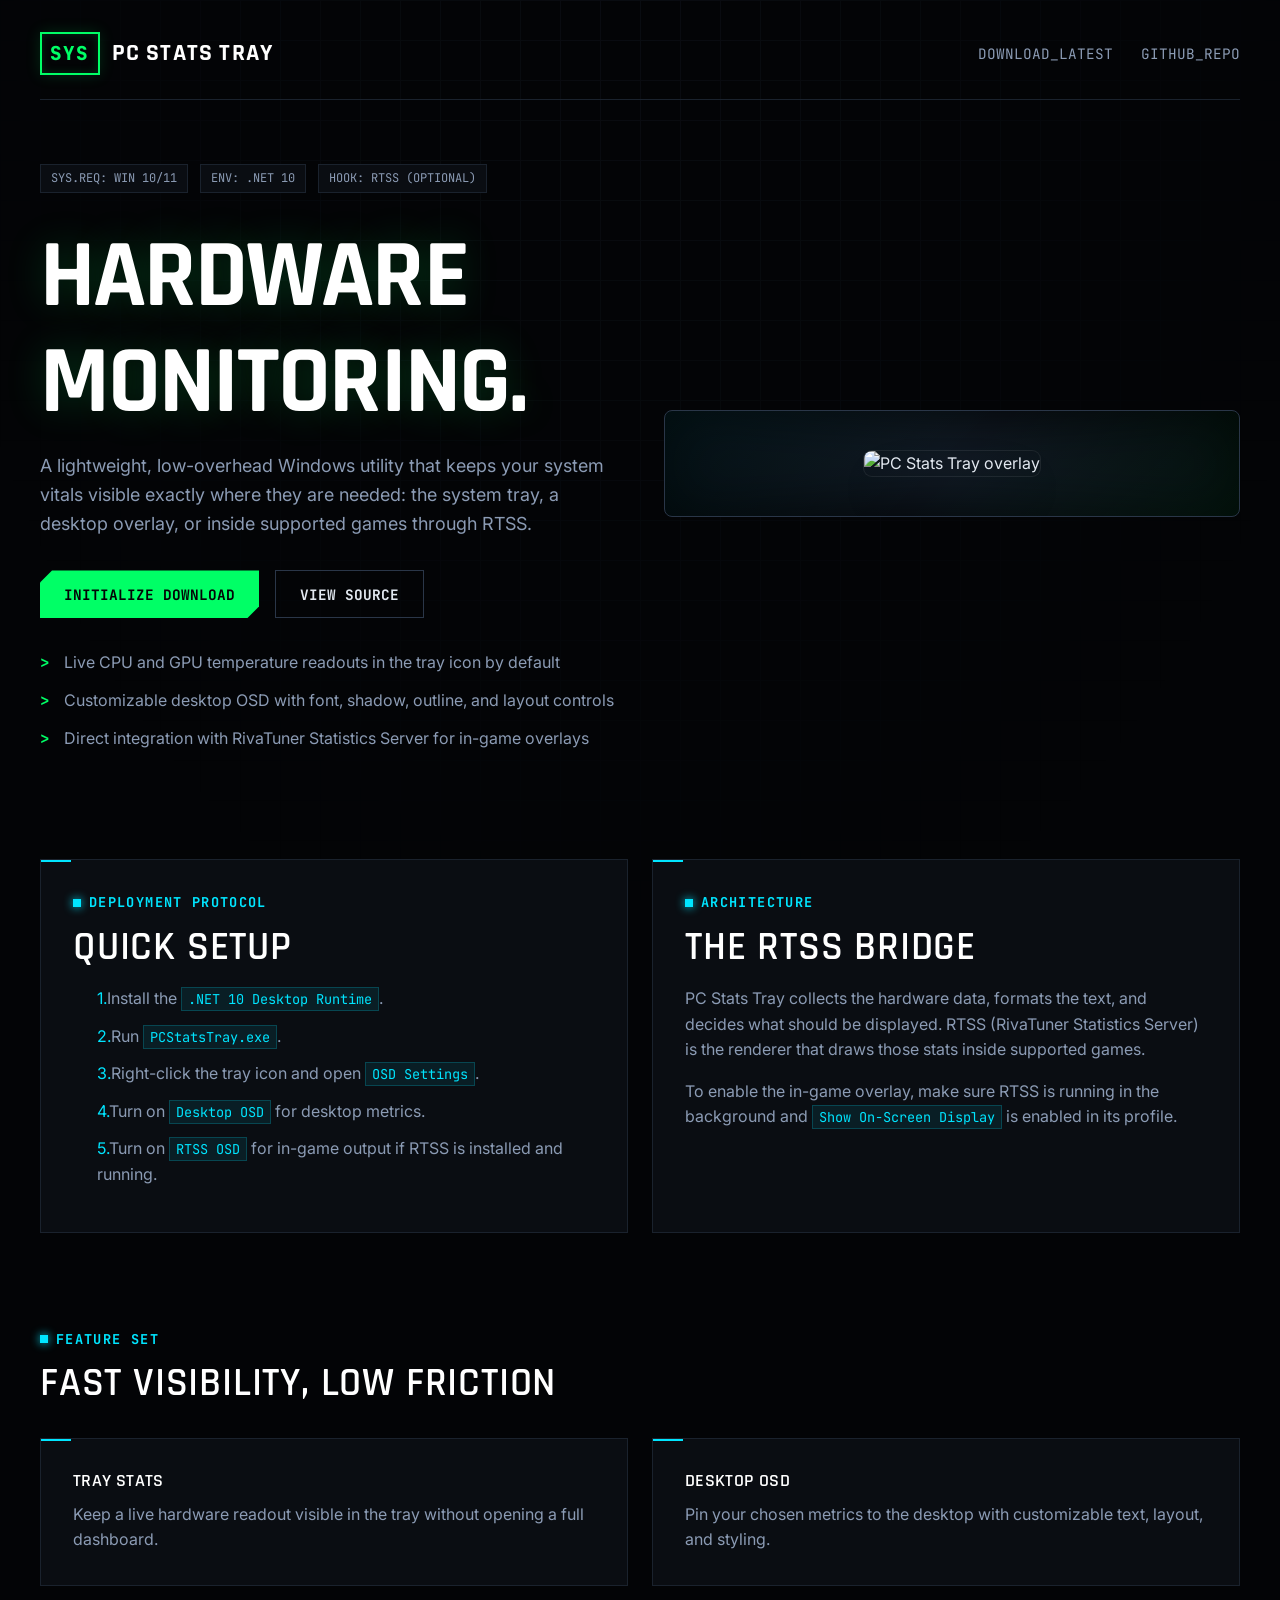
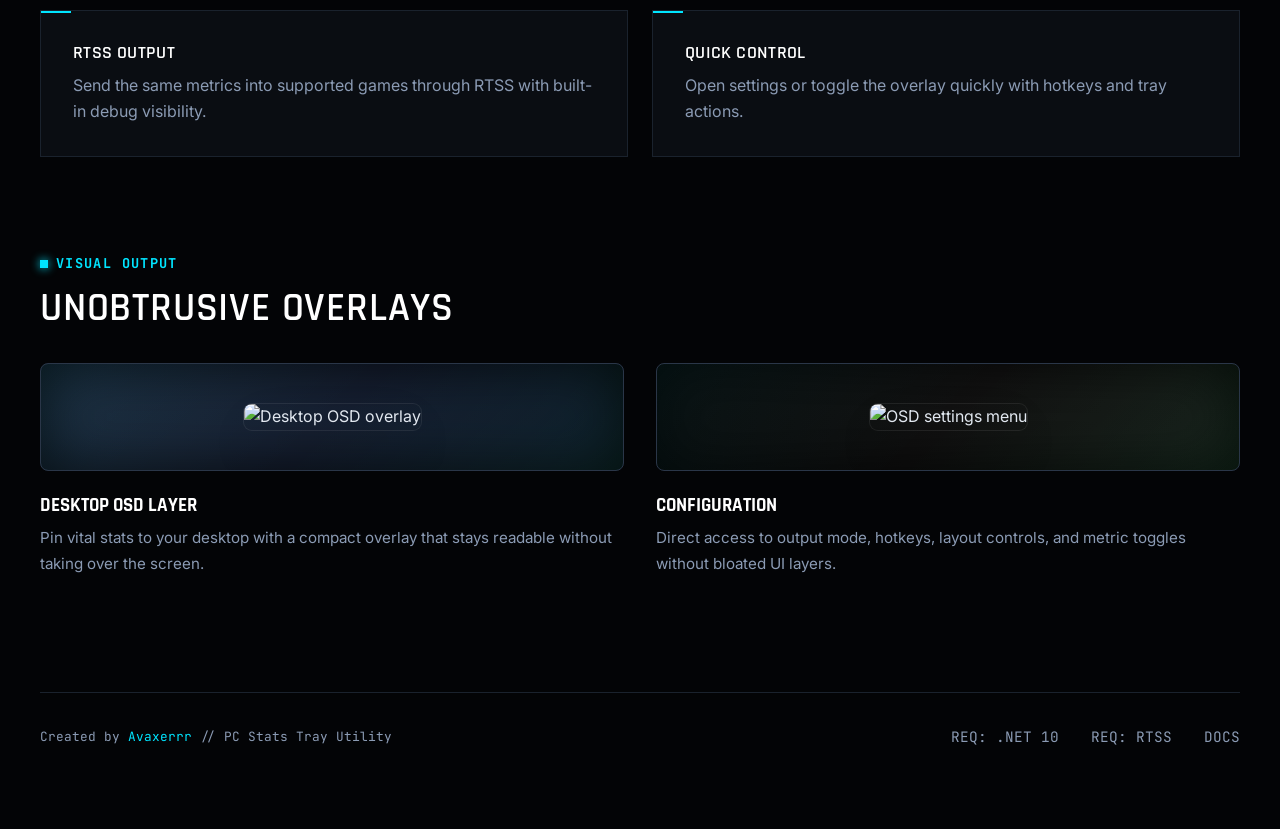
==== commit 933e8de3: "Restore landing page mockup and copy" ====
--- a/site/index.html
+++ b/site/index.html
@@ -7,7 +7,7 @@
   <meta name="description" content="A lightweight Windows app that shows PC hardware stats in the tray, on the desktop, and inside games through RTSS.">
   <link rel="preconnect" href="https://fonts.googleapis.com">
   <link rel="preconnect" href="https://fonts.gstatic.com" crossorigin>
-  <link href="https://fonts.googleapis.com/css2?family=Inter:wght@400;500;600&family=JetBrains+Mono:wght@400;700;800&family=Rajdhani:wght@500;600;700&display=swap" rel="stylesheet">
+  <link href="https://fonts.googleapis.com/css2?family=Inter:wght@400;500&family=JetBrains+Mono:wght@400;700;800&family=Rajdhani:wght@500;600;700&display=swap" rel="stylesheet">
   <link rel="stylesheet" href="styles.css">
 </head>
 <body>
@@ -31,10 +31,10 @@
           <span class="pill">HOOK: RTSS (OPTIONAL)</span>
         </div>
 
-        <h1>PC Hardware<br>Monitoring.</h1>
+        <h1>Hardware<br>Monitoring.</h1>
         <p class="lead">
-          PC Stats Tray is a lightweight Windows utility that keeps your system vitals visible where they matter:
-          in the tray icon, on the desktop, or inside games through RTSS.
+          A lightweight, low-overhead Windows utility that keeps your system vitals visible exactly where they are needed:
+          the system tray, a desktop overlay, or inside supported games through RTSS.
         </p>
 
         <div class="actions">
@@ -43,14 +43,14 @@
         </div>
 
         <ul class="tech-list">
-          <li>Live CPU and GPU temperatures in the tray icon</li>
-          <li>Desktop OSD with font, shadow, outline, and layout controls</li>
-          <li>Optional RTSS output for supported in-game overlays</li>
+          <li>Live CPU and GPU temperature readouts in the tray icon by default</li>
+          <li>Customizable desktop OSD with font, shadow, outline, and layout controls</li>
+          <li>Direct integration with RivaTuner Statistics Server for in-game overlays</li>
         </ul>
       </div>
 
       <div class="screenshot-wrapper hero-wrapper">
-        <img src="assets/screenshots/overlay-screenshot.png" alt="PC Stats Tray desktop overlay">
+        <img src="assets/screenshots/overlay-screenshot.png" alt="PC Stats Tray overlay">
       </div>
     </section>
 
@@ -62,8 +62,8 @@
           <li>Install the <code>.NET 10 Desktop Runtime</code>.</li>
           <li>Run <code>PCStatsTray.exe</code>.</li>
           <li>Right-click the tray icon and open <code>OSD Settings</code>.</li>
-          <li>Turn on <code>Desktop OSD</code> for the desktop overlay.</li>
-          <li>Turn on <code>RTSS OSD (Games)</code> only if RTSS is installed and running.</li>
+          <li>Turn on <code>Desktop OSD</code> for desktop metrics.</li>
+          <li>Turn on <code>RTSS OSD</code> for in-game output if RTSS is installed and running.</li>
         </ol>
       </div>
 
@@ -71,12 +71,12 @@
         <p class="eyebrow">Architecture</p>
         <h2>The RTSS Bridge</h2>
         <p class="panel-copy">
-          PC Stats Tray handles the hardware polling, metric formatting, and layout choices. RTSS is the renderer that
-          draws those metrics inside supported games.
+          PC Stats Tray collects the hardware data, formats the text, and decides what should be displayed.
+          RTSS (RivaTuner Statistics Server) is the renderer that draws those stats inside supported games.
         </p>
         <p class="panel-copy">
-          For the in-game overlay to appear, RTSS must be running with
-          <code>Show On-Screen Display</code> enabled in its profile.
+          To enable the in-game overlay, make sure RTSS is running in the background and
+          <code>Show On-Screen Display</code> is enabled in its profile.
         </p>
       </div>
     </section>
@@ -84,33 +84,33 @@
     <section class="features">
       <div class="section-head">
         <p class="eyebrow">Feature Set</p>
-        <h2>Built for fast visibility</h2>
+        <h2>Fast Visibility, Low Friction</h2>
       </div>
 
       <div class="feature-grid">
-        <div class="feature-card">
+        <div class="panel feature-card">
           <h3>Tray Stats</h3>
-          <p>Keep a live temperature readout visible in the tray without opening a full dashboard.</p>
+          <p>Keep a live hardware readout visible in the tray without opening a full dashboard.</p>
         </div>
-        <div class="feature-card">
-          <h3>Desktop Overlay</h3>
-          <p>Show the metrics you care about with customizable fonts, opacity, shadow, outline, and position.</p>
+        <div class="panel feature-card">
+          <h3>Desktop OSD</h3>
+          <p>Pin your chosen metrics to the desktop with customizable text, layout, and styling.</p>
         </div>
-        <div class="feature-card">
+        <div class="panel feature-card">
           <h3>RTSS Output</h3>
-          <p>Send the same selected metrics to RTSS for supported in-game overlays.</p>
+          <p>Send the same metrics into supported games through RTSS with built-in debug visibility.</p>
         </div>
-        <div class="feature-card">
+        <div class="panel feature-card">
           <h3>Quick Control</h3>
-          <p>Use hotkeys to toggle the OSD or open settings without digging through menus.</p>
+          <p>Open settings or toggle the overlay quickly with hotkeys and tray actions.</p>
         </div>
       </div>
     </section>
 
     <section class="showcase">
-      <div class="section-head">
+      <div class="showcase-head">
         <p class="eyebrow">Visual Output</p>
-        <h2>Readable overlays, minimal clutter</h2>
+        <h2>Unobtrusive Overlays</h2>
       </div>
 
       <div class="shots">
@@ -130,7 +130,7 @@
           </div>
           <div class="shot-info">
             <strong>Configuration</strong>
-            <span>Adjust metrics, output mode, hotkeys, text styling, and layout from one focused settings panel.</span>
+            <span>Direct access to output mode, hotkeys, layout controls, and metric toggles without bloated UI layers.</span>
           </div>
         </div>
       </div>
@@ -138,7 +138,7 @@
 
     <footer class="footer">
       <div>
-        Created by <a href="https://github.com/Avaxerrr">Avaxerrr</a> // PC Stats Tray
+        Created by <a href="https://github.com/Avaxerrr" class="footer-accent">Avaxerrr</a> // PC Stats Tray Utility
       </div>
       <div class="footer-links">
         <a href="https://dotnet.microsoft.com/en-us/download/dotnet/10.0" target="_blank" rel="noreferrer">REQ: .NET 10</a>
--- a/site/styles.css
+++ b/site/styles.css
@@ -67,7 +67,7 @@
 }
 
 h1 {
-  font-size: clamp(3.4rem, 8vw, 6rem);
+  font-size: clamp(3.5rem, 8vw, 6rem);
   font-weight: 700;
   letter-spacing: -0.02em;
   margin-bottom: 16px;
@@ -82,9 +82,9 @@
 }
 
 h3 {
-  font-size: 1.25rem;
+  font-size: 1.15rem;
   font-weight: 600;
-  letter-spacing: 0.03em;
+  letter-spacing: 0.02em;
   margin-bottom: 10px;
 }
 
@@ -113,7 +113,7 @@
 .lead {
   font-size: 1.125rem;
   color: var(--text-muted);
-  max-width: 620px;
+  max-width: 600px;
   margin-bottom: 32px;
 }
 
@@ -150,8 +150,7 @@
 }
 
 .top-links a,
-.footer-links a,
-.footer a {
+.footer-links a {
   color: var(--text-muted);
   text-decoration: none;
   font-family: var(--font-mono);
@@ -161,8 +160,7 @@
 }
 
 .top-links a:hover,
-.footer-links a:hover,
-.footer a:hover {
+.footer-links a:hover {
   color: var(--accent-cyan);
 }
 
@@ -254,8 +252,7 @@
   transition: width 0.3s ease;
 }
 
-.panel:hover,
-.feature-card:hover {
+.panel:hover {
   border-color: var(--border-focus);
   background: var(--bg-panel-hover);
 }
@@ -268,28 +265,22 @@
   display: grid;
   grid-template-columns: repeat(2, 1fr);
   gap: 24px;
-  margin-bottom: 72px;
+  margin-bottom: 96px;
 }
 
 .features {
-  margin-bottom: 72px;
-}
-
-.section-head {
-  margin-bottom: 28px;
+  margin-bottom: 96px;
+}
+
+.section-head,
+.showcase-head {
+  margin-bottom: 32px;
 }
 
 .feature-grid {
   display: grid;
   grid-template-columns: repeat(2, 1fr);
   gap: 24px;
-}
-
-.feature-card {
-  background: var(--bg-panel);
-  border: 1px solid var(--border-subtle);
-  padding: 24px;
-  transition: border-color 0.3s, background-color 0.3s;
 }
 
 .feature-card p {
@@ -342,6 +333,48 @@
 .panel-copy {
   color: var(--text-muted);
   margin-bottom: 16px;
+}
+
+.screenshot-wrapper {
+  position: relative;
+  width: 100%;
+  display: flex;
+  align-items: center;
+  justify-content: center;
+  padding: 40px 24px;
+  background: radial-gradient(circle at center, #111a24, #05080c);
+  border: 1px solid var(--border-focus);
+  border-radius: 8px;
+  box-shadow: inset 0 0 60px rgba(0, 0, 0, 0.8);
+  overflow: hidden;
+}
+
+.screenshot-wrapper::before {
+  content: "";
+  position: absolute;
+  inset: 0;
+  background: linear-gradient(135deg, rgba(0, 229, 255, 0.05) 0%, transparent 50%, rgba(0, 255, 102, 0.05) 100%);
+  pointer-events: none;
+}
+
+.screenshot-wrapper img {
+  max-width: 100%;
+  height: auto;
+  max-height: 420px;
+  border-radius: 8px;
+  box-shadow: 0 25px 50px -12px rgba(0, 0, 0, 0.8), 0 0 0 1px rgba(255, 255, 255, 0.08);
+  position: relative;
+  z-index: 2;
+  object-fit: contain;
+  transition: transform 0.3s ease;
+}
+
+.screenshot-wrapper:hover img {
+  transform: translateY(-4px);
+}
+
+.hero-wrapper img {
+  max-height: 480px;
 }
 
 .showcase {
@@ -377,48 +410,6 @@
   font-size: 0.95rem;
 }
 
-.screenshot-wrapper {
-  position: relative;
-  width: 100%;
-  display: flex;
-  align-items: center;
-  justify-content: center;
-  padding: 40px 24px;
-  background: radial-gradient(circle at center, #111a24, #05080c);
-  border: 1px solid var(--border-focus);
-  border-radius: 8px;
-  box-shadow: inset 0 0 60px rgba(0, 0, 0, 0.8);
-  overflow: hidden;
-}
-
-.screenshot-wrapper::before {
-  content: "";
-  position: absolute;
-  inset: 0;
-  background: linear-gradient(135deg, rgba(0, 229, 255, 0.05) 0%, transparent 50%, rgba(0, 255, 102, 0.05) 100%);
-  pointer-events: none;
-}
-
-.screenshot-wrapper img {
-  max-width: 100%;
-  height: auto;
-  max-height: 420px;
-  border-radius: 8px;
-  box-shadow: 0 25px 50px -12px rgba(0, 0, 0, 0.8), 0 0 0 1px rgba(255, 255, 255, 0.08);
-  position: relative;
-  z-index: 2;
-  object-fit: contain;
-  transition: transform 0.3s ease;
-}
-
-.screenshot-wrapper:hover img {
-  transform: translateY(-4px);
-}
-
-.hero-wrapper img {
-  max-height: 480px;
-}
-
 .screenshot-desktop {
   background: radial-gradient(circle at top left, #1e293b, #0f172a);
 }
@@ -438,6 +429,16 @@
   font-family: var(--font-mono);
   font-size: 0.8rem;
   color: var(--text-muted);
+}
+
+.footer a:hover {
+  color: #fff;
+  text-decoration: underline;
+}
+
+.footer-accent {
+  color: var(--accent-cyan);
+  text-decoration: none;
 }
 
 @media (max-width: 900px) {
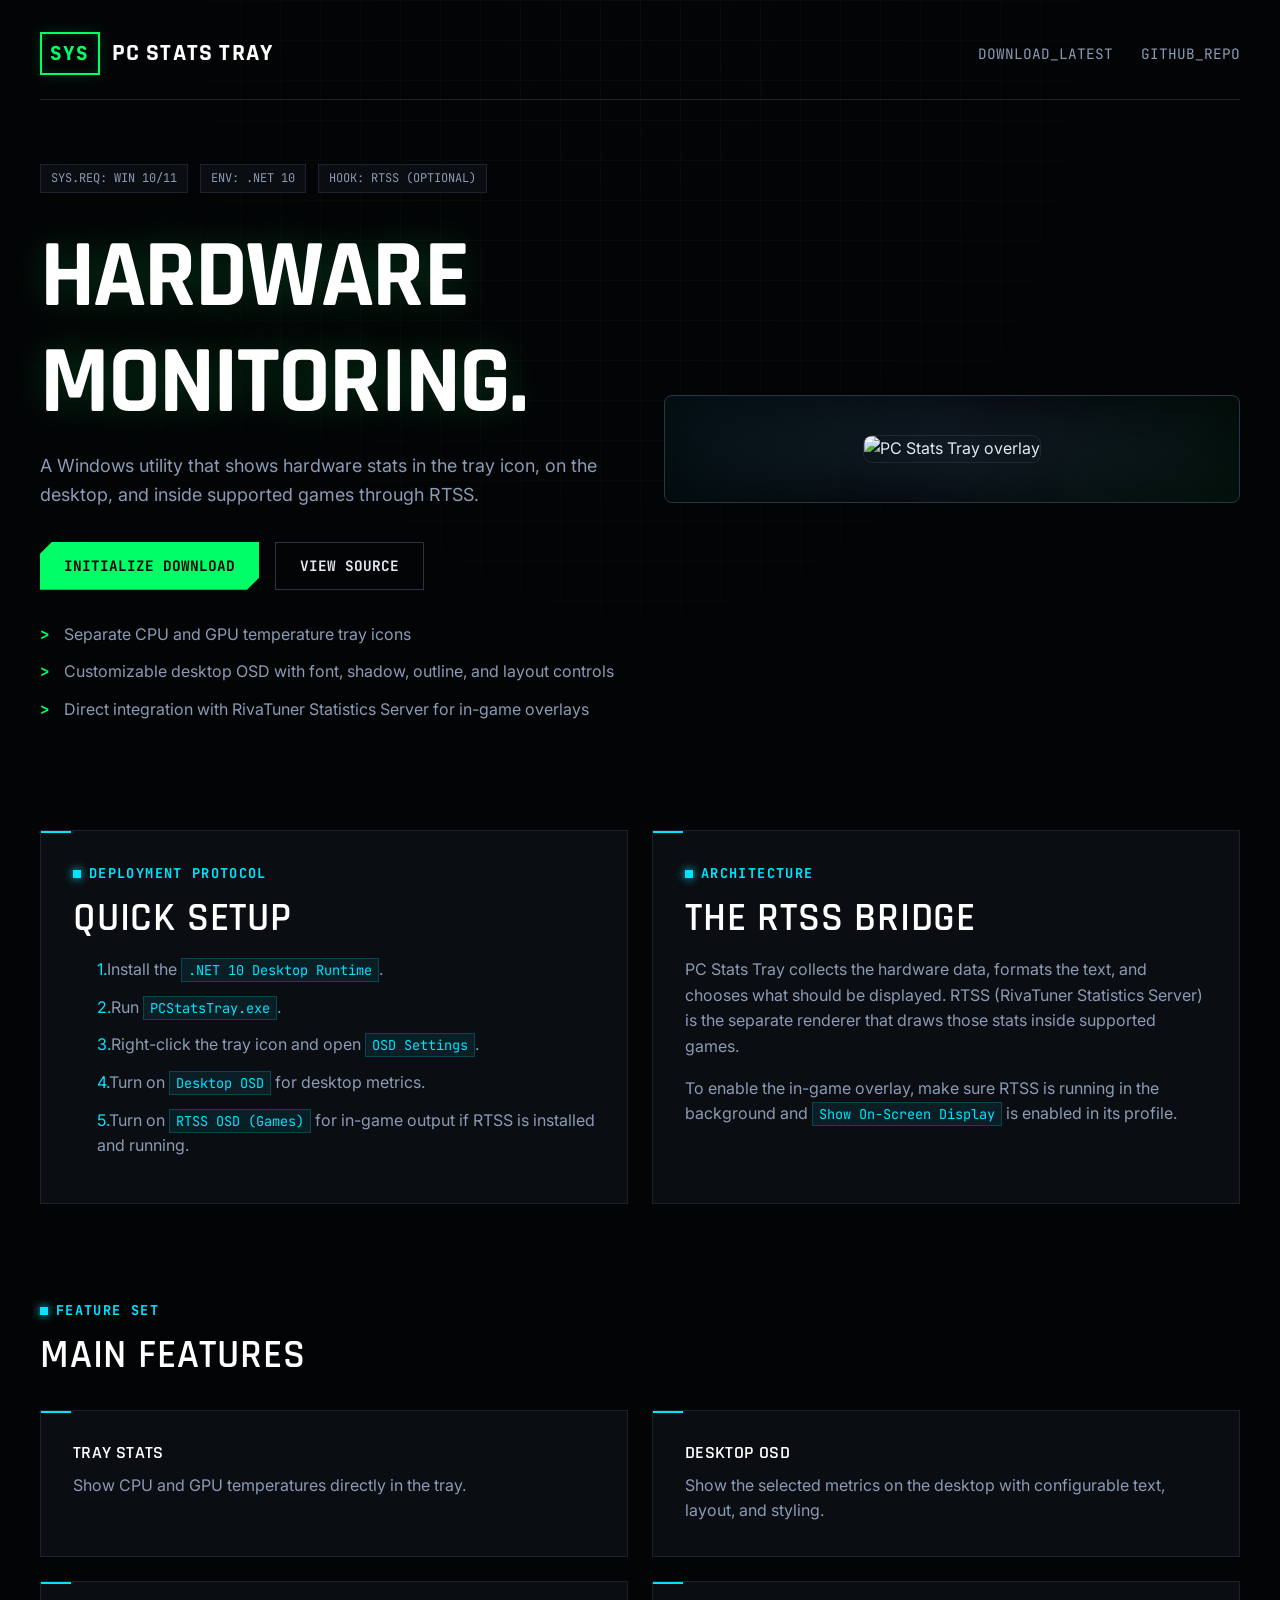
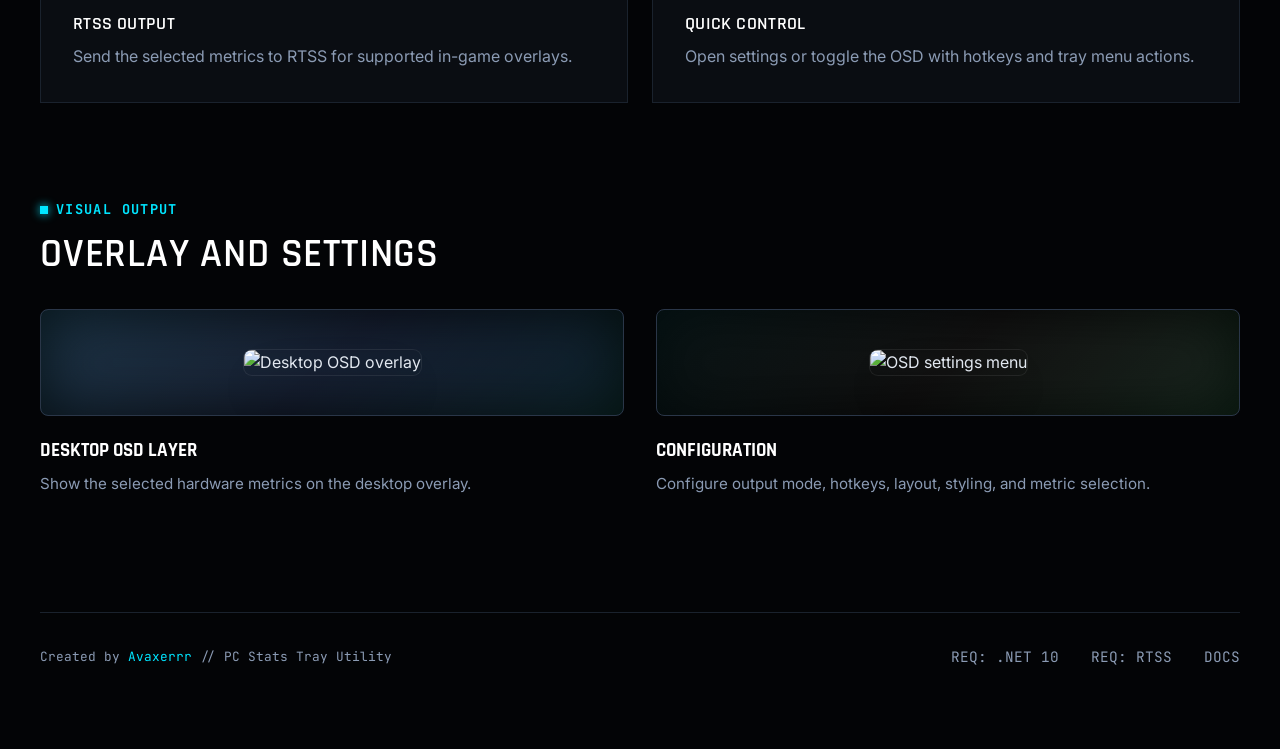
==== commit f9aa7725: "Tighten landing page copy for accuracy" ====
--- a/site/index.html
+++ b/site/index.html
@@ -33,8 +33,7 @@
 
         <h1>Hardware<br>Monitoring.</h1>
         <p class="lead">
-          A lightweight, low-overhead Windows utility that keeps your system vitals visible exactly where they are needed:
-          the system tray, a desktop overlay, or inside supported games through RTSS.
+          A Windows utility that shows hardware stats in the tray icon, on the desktop, and inside supported games through RTSS.
         </p>
 
         <div class="actions">
@@ -43,7 +42,7 @@
         </div>
 
         <ul class="tech-list">
-          <li>Live CPU and GPU temperature readouts in the tray icon by default</li>
+          <li>Separate CPU and GPU temperature tray icons</li>
           <li>Customizable desktop OSD with font, shadow, outline, and layout controls</li>
           <li>Direct integration with RivaTuner Statistics Server for in-game overlays</li>
         </ul>
@@ -63,7 +62,7 @@
           <li>Run <code>PCStatsTray.exe</code>.</li>
           <li>Right-click the tray icon and open <code>OSD Settings</code>.</li>
           <li>Turn on <code>Desktop OSD</code> for desktop metrics.</li>
-          <li>Turn on <code>RTSS OSD</code> for in-game output if RTSS is installed and running.</li>
+          <li>Turn on <code>RTSS OSD (Games)</code> for in-game output if RTSS is installed and running.</li>
         </ol>
       </div>
 
@@ -71,8 +70,8 @@
         <p class="eyebrow">Architecture</p>
         <h2>The RTSS Bridge</h2>
         <p class="panel-copy">
-          PC Stats Tray collects the hardware data, formats the text, and decides what should be displayed.
-          RTSS (RivaTuner Statistics Server) is the renderer that draws those stats inside supported games.
+          PC Stats Tray collects the hardware data, formats the text, and chooses what should be displayed.
+          RTSS (RivaTuner Statistics Server) is the separate renderer that draws those stats inside supported games.
         </p>
         <p class="panel-copy">
           To enable the in-game overlay, make sure RTSS is running in the background and
@@ -84,25 +83,25 @@
     <section class="features">
       <div class="section-head">
         <p class="eyebrow">Feature Set</p>
-        <h2>Fast Visibility, Low Friction</h2>
+        <h2>Main Features</h2>
       </div>
 
       <div class="feature-grid">
         <div class="panel feature-card">
           <h3>Tray Stats</h3>
-          <p>Keep a live hardware readout visible in the tray without opening a full dashboard.</p>
+          <p>Show CPU and GPU temperatures directly in the tray.</p>
         </div>
         <div class="panel feature-card">
           <h3>Desktop OSD</h3>
-          <p>Pin your chosen metrics to the desktop with customizable text, layout, and styling.</p>
+          <p>Show the selected metrics on the desktop with configurable text, layout, and styling.</p>
         </div>
         <div class="panel feature-card">
           <h3>RTSS Output</h3>
-          <p>Send the same metrics into supported games through RTSS with built-in debug visibility.</p>
+          <p>Send the selected metrics to RTSS for supported in-game overlays.</p>
         </div>
         <div class="panel feature-card">
           <h3>Quick Control</h3>
-          <p>Open settings or toggle the overlay quickly with hotkeys and tray actions.</p>
+          <p>Open settings or toggle the OSD with hotkeys and tray menu actions.</p>
         </div>
       </div>
     </section>
@@ -110,7 +109,7 @@
     <section class="showcase">
       <div class="showcase-head">
         <p class="eyebrow">Visual Output</p>
-        <h2>Unobtrusive Overlays</h2>
+        <h2>Overlay and Settings</h2>
       </div>
 
       <div class="shots">
@@ -120,7 +119,7 @@
           </div>
           <div class="shot-info">
             <strong>Desktop OSD Layer</strong>
-            <span>Pin vital stats to your desktop with a compact overlay that stays readable without taking over the screen.</span>
+            <span>Show the selected hardware metrics on the desktop overlay.</span>
           </div>
         </div>
 
@@ -130,7 +129,7 @@
           </div>
           <div class="shot-info">
             <strong>Configuration</strong>
-            <span>Direct access to output mode, hotkeys, layout controls, and metric toggles without bloated UI layers.</span>
+            <span>Configure output mode, hotkeys, layout, styling, and metric selection.</span>
           </div>
         </div>
       </div>
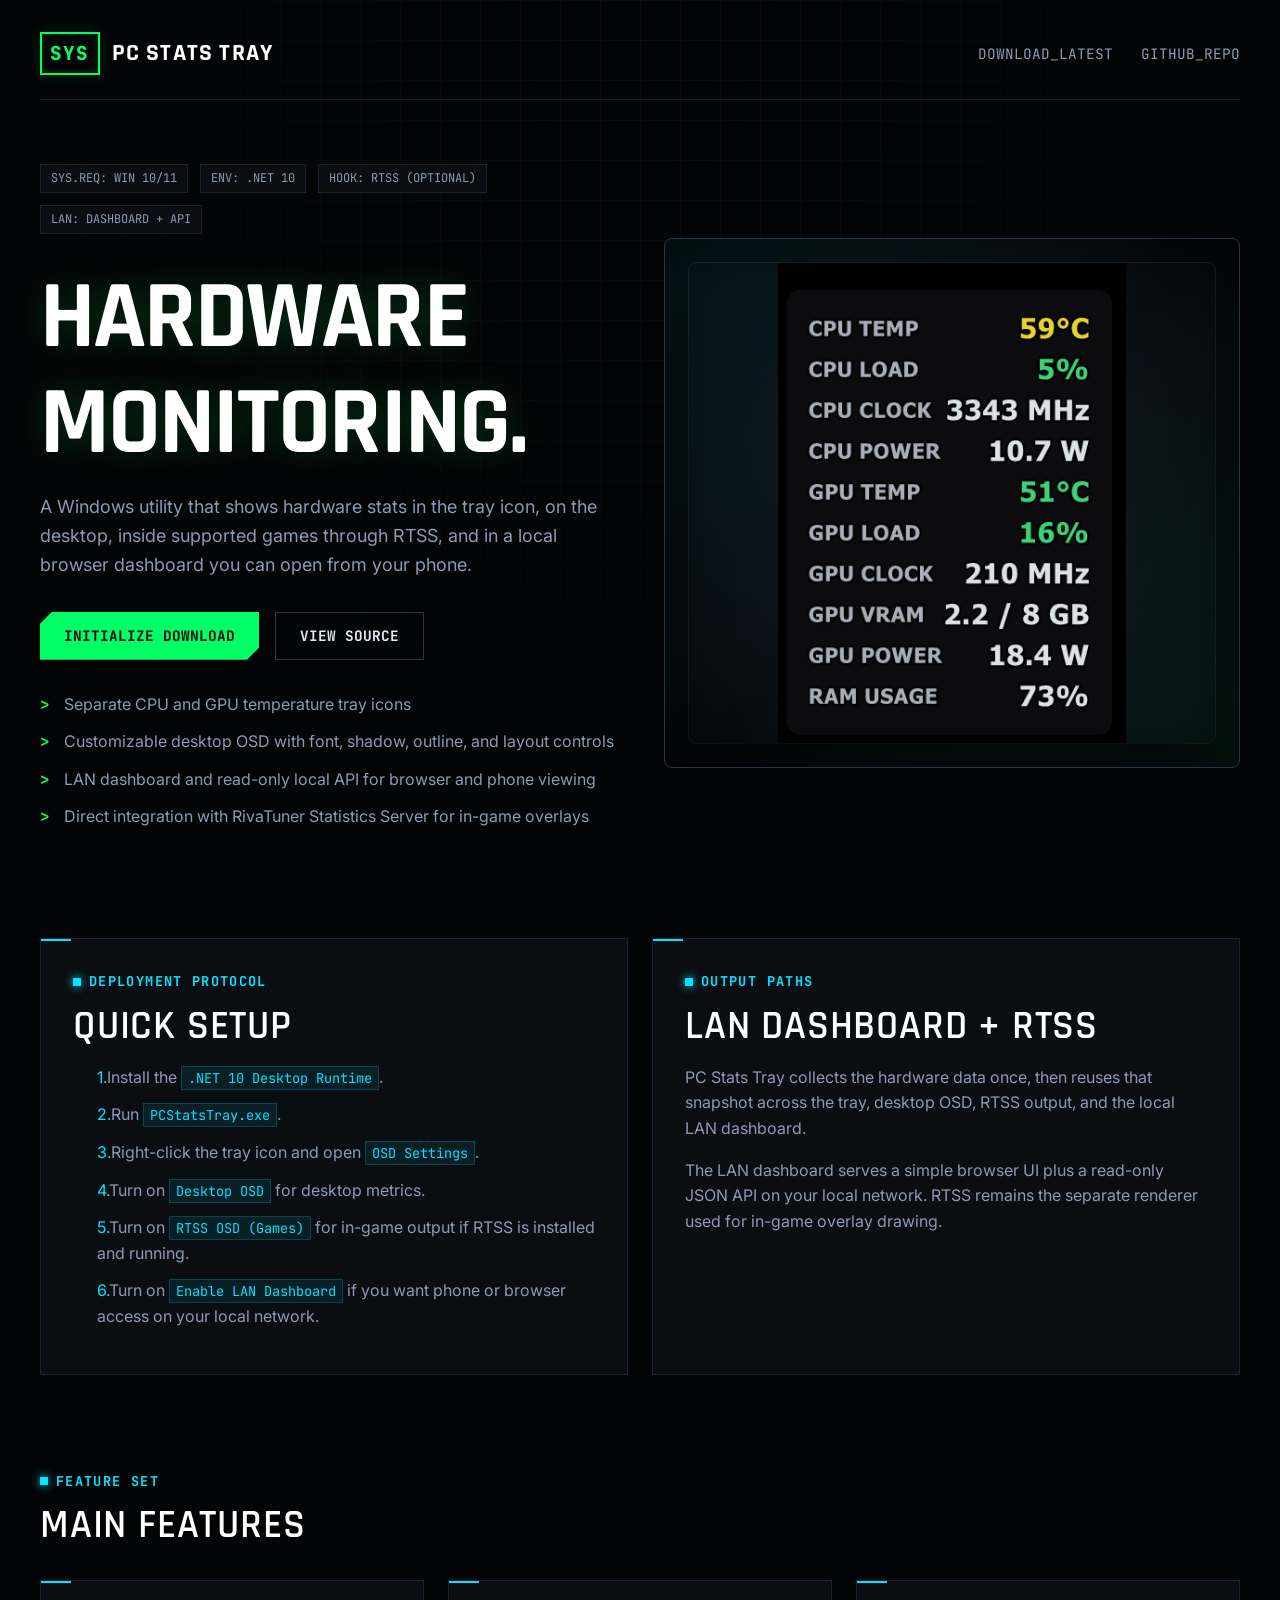
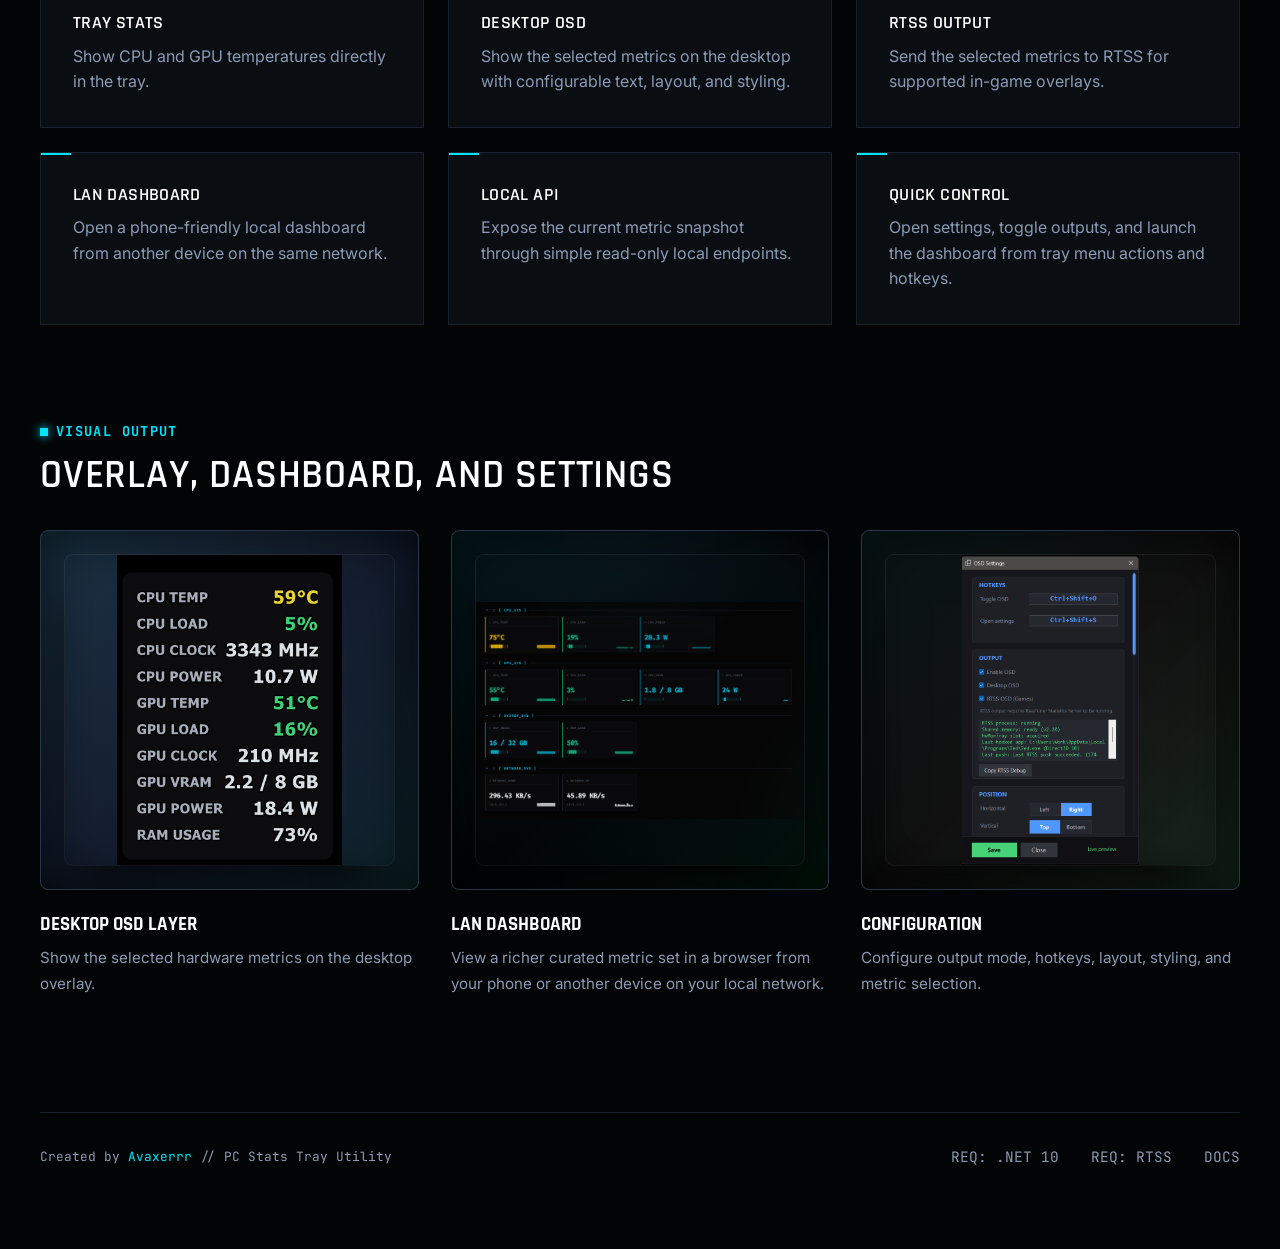
==== commit 19277eed: "Refresh docs and landing page for 0.5.0" ====
--- a/site/index.html
+++ b/site/index.html
@@ -4,7 +4,7 @@
   <meta charset="utf-8">
   <meta name="viewport" content="width=device-width, initial-scale=1">
   <title>PC Stats Tray</title>
-  <meta name="description" content="A lightweight Windows app that shows PC hardware stats in the tray, on the desktop, and inside games through RTSS.">
+  <meta name="description" content="A lightweight Windows app that shows PC hardware stats in the tray, on the desktop, inside games through RTSS, and in a local LAN dashboard with a read-only API.">
   <link rel="preconnect" href="https://fonts.googleapis.com">
   <link rel="preconnect" href="https://fonts.gstatic.com" crossorigin>
   <link href="https://fonts.googleapis.com/css2?family=Inter:wght@400;500&family=JetBrains+Mono:wght@400;700;800&family=Rajdhani:wght@500;600;700&display=swap" rel="stylesheet">
@@ -29,11 +29,12 @@
           <span class="pill">SYS.REQ: WIN 10/11</span>
           <span class="pill">ENV: .NET 10</span>
           <span class="pill">HOOK: RTSS (OPTIONAL)</span>
+          <span class="pill">LAN: DASHBOARD + API</span>
         </div>
 
         <h1>Hardware<br>Monitoring.</h1>
         <p class="lead">
-          A Windows utility that shows hardware stats in the tray icon, on the desktop, and inside supported games through RTSS.
+          A Windows utility that shows hardware stats in the tray icon, on the desktop, inside supported games through RTSS, and in a local browser dashboard you can open from your phone.
         </p>
 
         <div class="actions">
@@ -44,6 +45,7 @@
         <ul class="tech-list">
           <li>Separate CPU and GPU temperature tray icons</li>
           <li>Customizable desktop OSD with font, shadow, outline, and layout controls</li>
+          <li>LAN dashboard and read-only local API for browser and phone viewing</li>
           <li>Direct integration with RivaTuner Statistics Server for in-game overlays</li>
         </ul>
       </div>
@@ -63,19 +65,18 @@
           <li>Right-click the tray icon and open <code>OSD Settings</code>.</li>
           <li>Turn on <code>Desktop OSD</code> for desktop metrics.</li>
           <li>Turn on <code>RTSS OSD (Games)</code> for in-game output if RTSS is installed and running.</li>
+          <li>Turn on <code>Enable LAN Dashboard</code> if you want phone or browser access on your local network.</li>
         </ol>
       </div>
 
       <div class="panel">
-        <p class="eyebrow">Architecture</p>
-        <h2>The RTSS Bridge</h2>
+        <p class="eyebrow">Output Paths</p>
+        <h2>LAN Dashboard + RTSS</h2>
         <p class="panel-copy">
-          PC Stats Tray collects the hardware data, formats the text, and chooses what should be displayed.
-          RTSS (RivaTuner Statistics Server) is the separate renderer that draws those stats inside supported games.
+          PC Stats Tray collects the hardware data once, then reuses that snapshot across the tray, desktop OSD, RTSS output, and the local LAN dashboard.
         </p>
         <p class="panel-copy">
-          To enable the in-game overlay, make sure RTSS is running in the background and
-          <code>Show On-Screen Display</code> is enabled in its profile.
+          The LAN dashboard serves a simple browser UI plus a read-only JSON API on your local network. RTSS remains the separate renderer used for in-game overlay drawing.
         </p>
       </div>
     </section>
@@ -100,8 +101,16 @@
           <p>Send the selected metrics to RTSS for supported in-game overlays.</p>
         </div>
         <div class="panel feature-card">
+          <h3>LAN Dashboard</h3>
+          <p>Open a phone-friendly local dashboard from another device on the same network.</p>
+        </div>
+        <div class="panel feature-card">
+          <h3>Local API</h3>
+          <p>Expose the current metric snapshot through simple read-only local endpoints.</p>
+        </div>
+        <div class="panel feature-card">
           <h3>Quick Control</h3>
-          <p>Open settings or toggle the OSD with hotkeys and tray menu actions.</p>
+          <p>Open settings, toggle outputs, and launch the dashboard from tray menu actions and hotkeys.</p>
         </div>
       </div>
     </section>
@@ -109,7 +118,7 @@
     <section class="showcase">
       <div class="showcase-head">
         <p class="eyebrow">Visual Output</p>
-        <h2>Overlay and Settings</h2>
+        <h2>Overlay, Dashboard, and Settings</h2>
       </div>
 
       <div class="shots">
@@ -120,6 +129,16 @@
           <div class="shot-info">
             <strong>Desktop OSD Layer</strong>
             <span>Show the selected hardware metrics on the desktop overlay.</span>
+          </div>
+        </div>
+
+        <div class="shot">
+          <div class="screenshot-wrapper screenshot-dashboard">
+            <img src="assets/screenshots/dasbhoard.png" alt="LAN dashboard">
+          </div>
+          <div class="shot-info">
+            <strong>LAN Dashboard</strong>
+            <span>View a richer curated metric set in a browser from your phone or another device on your local network.</span>
           </div>
         </div>
 
--- a/site/styles.css
+++ b/site/styles.css
@@ -279,7 +279,7 @@
 
 .feature-grid {
   display: grid;
-  grid-template-columns: repeat(2, 1fr);
+  grid-template-columns: repeat(3, 1fr);
   gap: 24px;
 }
 
@@ -341,7 +341,8 @@
   display: flex;
   align-items: center;
   justify-content: center;
-  padding: 40px 24px;
+  min-height: 360px;
+  padding: 24px;
   background: radial-gradient(circle at center, #111a24, #05080c);
   border: 1px solid var(--border-focus);
   border-radius: 8px;
@@ -358,9 +359,10 @@
 }
 
 .screenshot-wrapper img {
+  width: 100%;
+  height: 100%;
   max-width: 100%;
-  height: auto;
-  max-height: 420px;
+  max-height: 100%;
   border-radius: 8px;
   box-shadow: 0 25px 50px -12px rgba(0, 0, 0, 0.8), 0 0 0 1px rgba(255, 255, 255, 0.08);
   position: relative;
@@ -383,13 +385,14 @@
 
 .shots {
   display: grid;
-  grid-template-columns: 1fr 1fr;
+  grid-template-columns: repeat(3, 1fr);
   gap: 32px;
 }
 
 .shot {
-  display: flex;
-  flex-direction: column;
+  display: grid;
+  grid-template-rows: 360px auto;
+  align-items: start;
 }
 
 .shot-info {
@@ -418,6 +421,15 @@
   background: radial-gradient(circle at bottom right, #1a1a1a, #0a0a0a);
 }
 
+.screenshot-dashboard {
+  background: radial-gradient(circle at top, #081116, #020406);
+}
+
+.showcase .screenshot-wrapper {
+  min-height: 360px;
+  height: 360px;
+}
+
 .footer {
   border-top: 1px solid var(--border-subtle);
   padding-top: 32px;
@@ -439,6 +451,13 @@
 .footer-accent {
   color: var(--accent-cyan);
   text-decoration: none;
+}
+
+@media (max-width: 1200px) {
+  .shots,
+  .feature-grid {
+    grid-template-columns: repeat(2, 1fr);
+  }
 }
 
 @media (max-width: 900px) {
